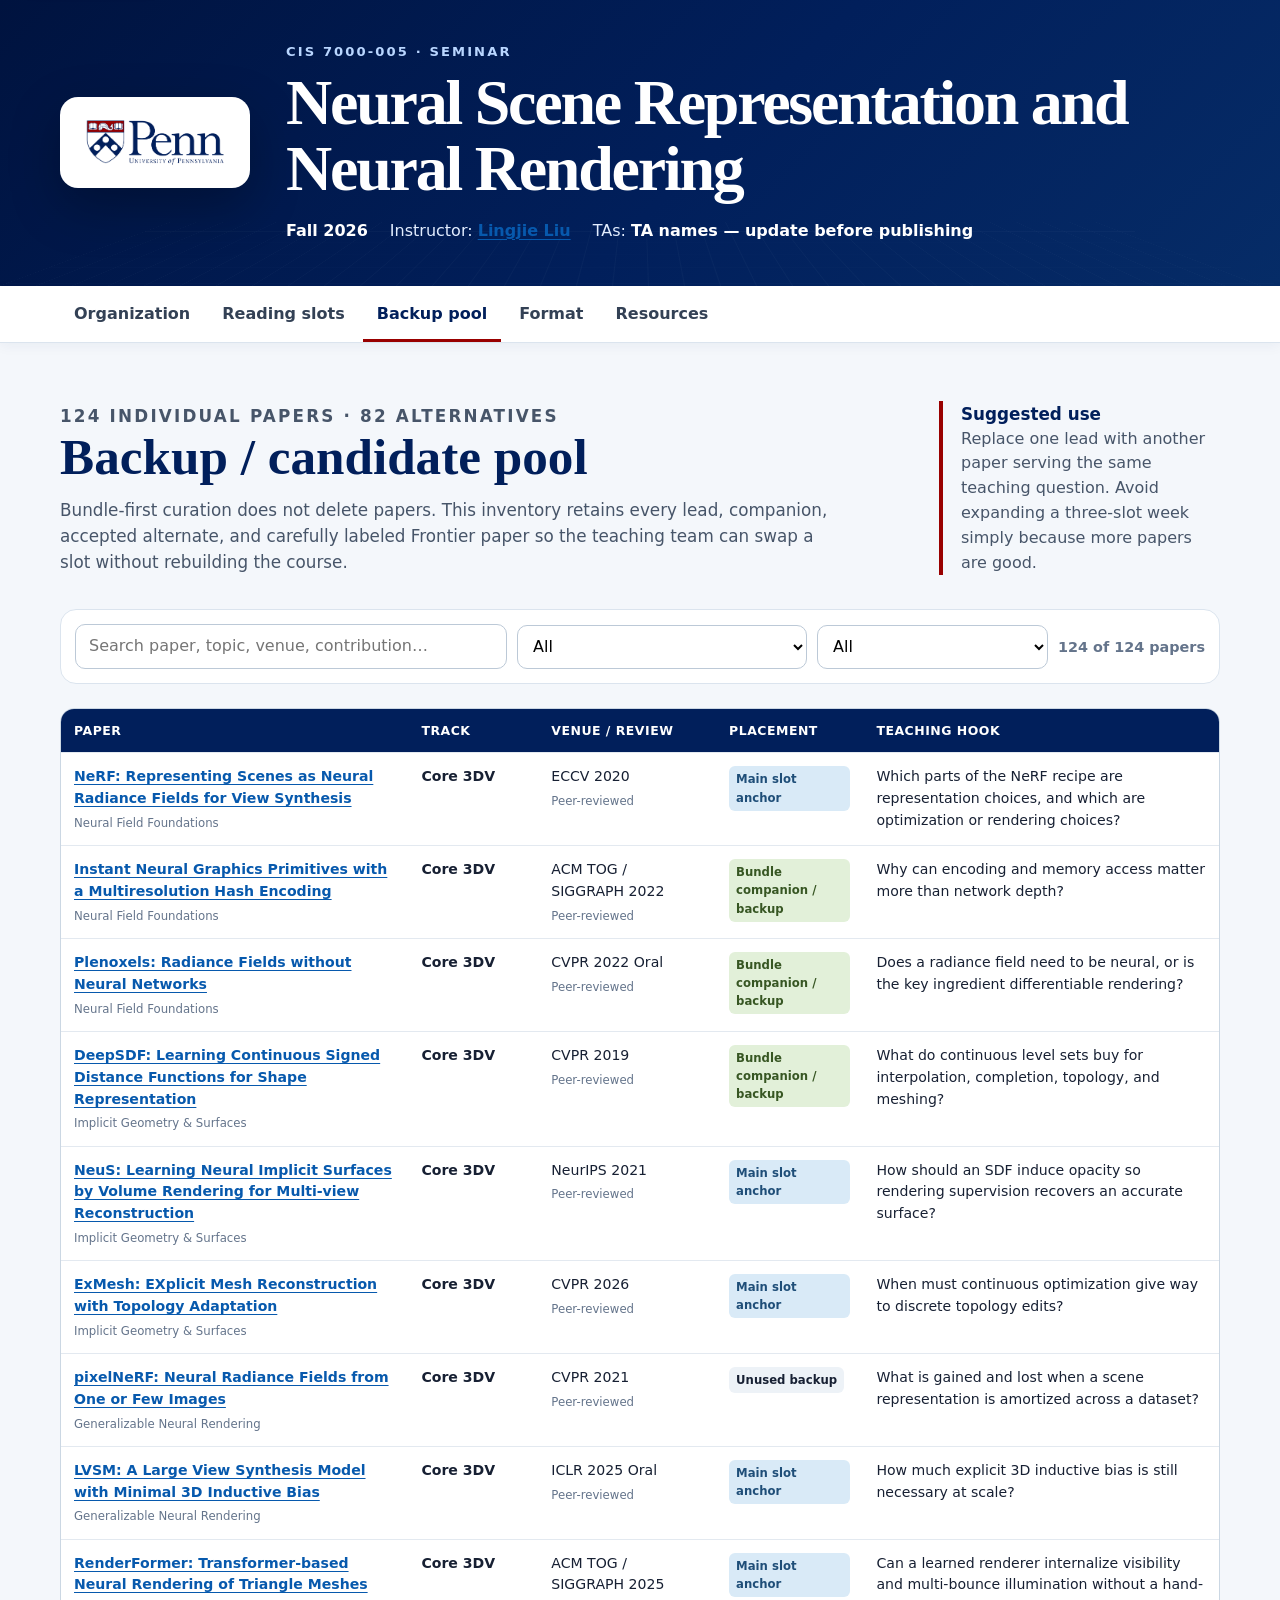
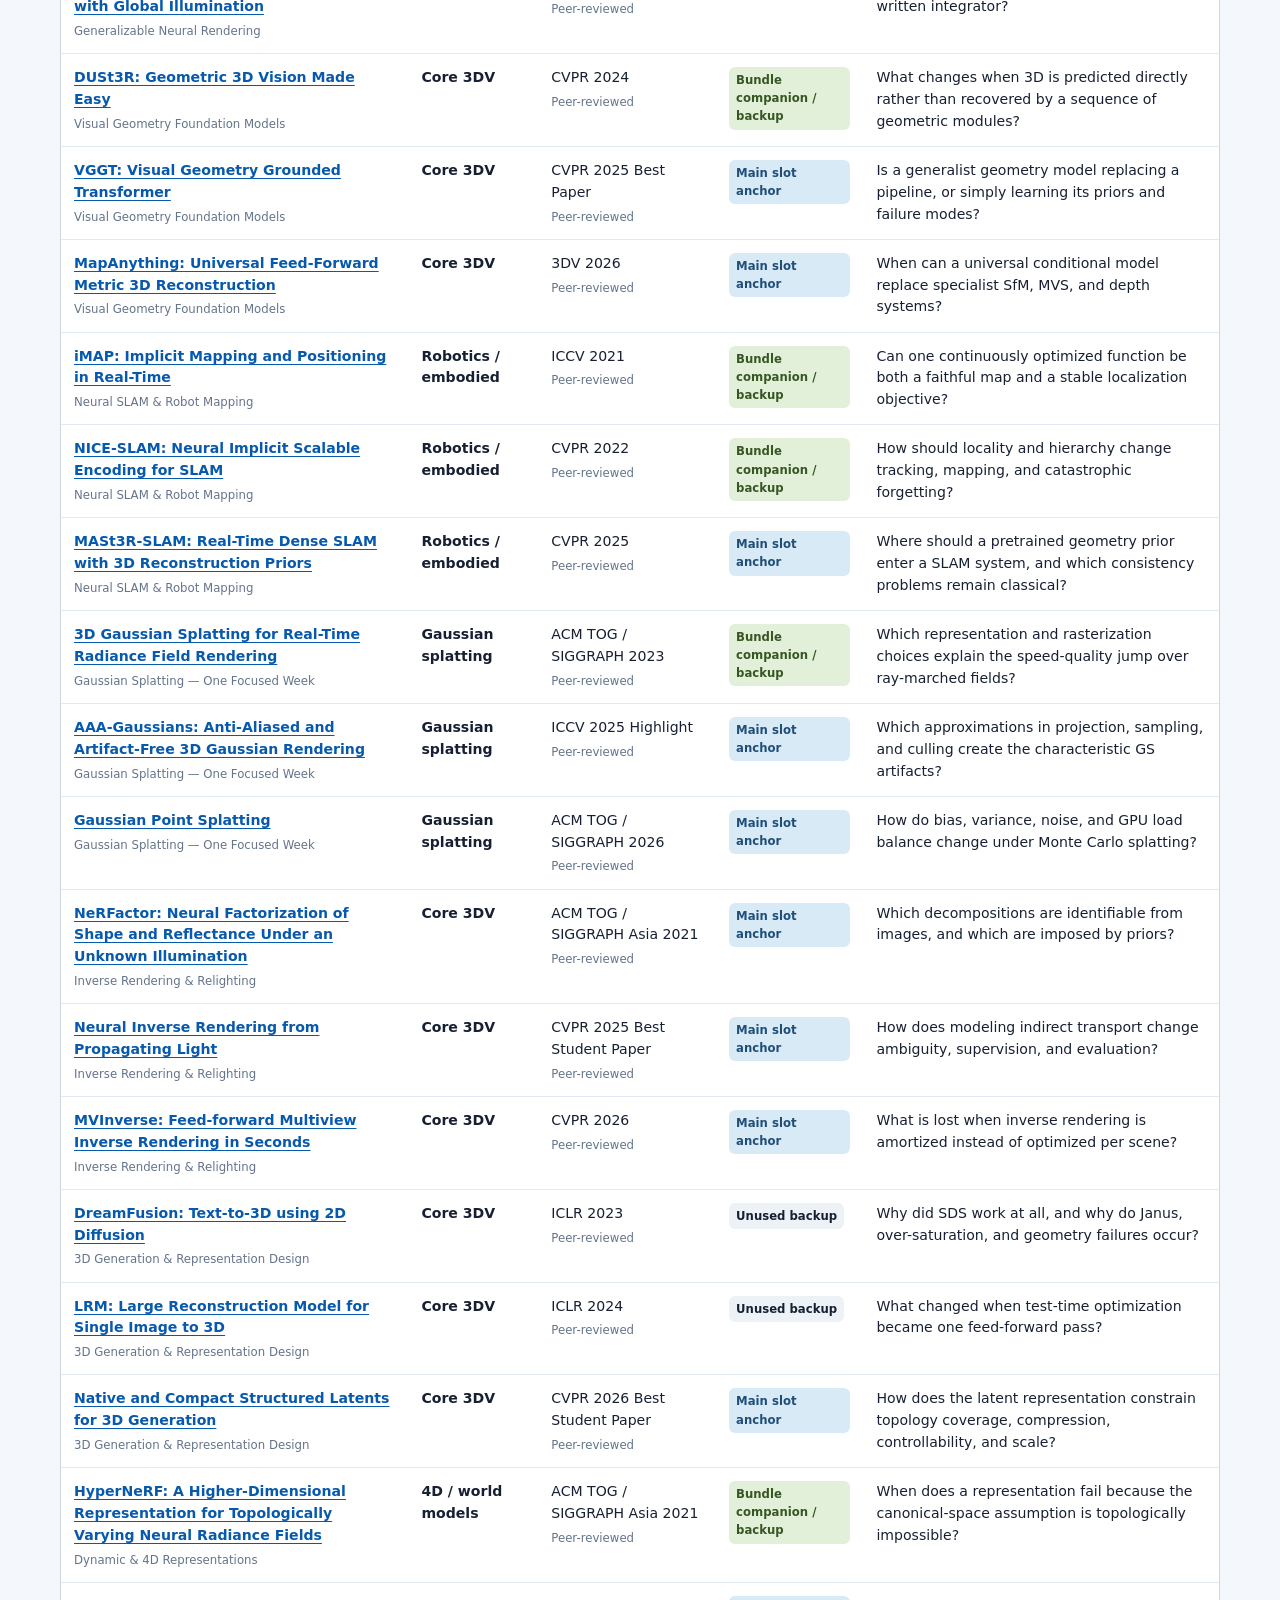
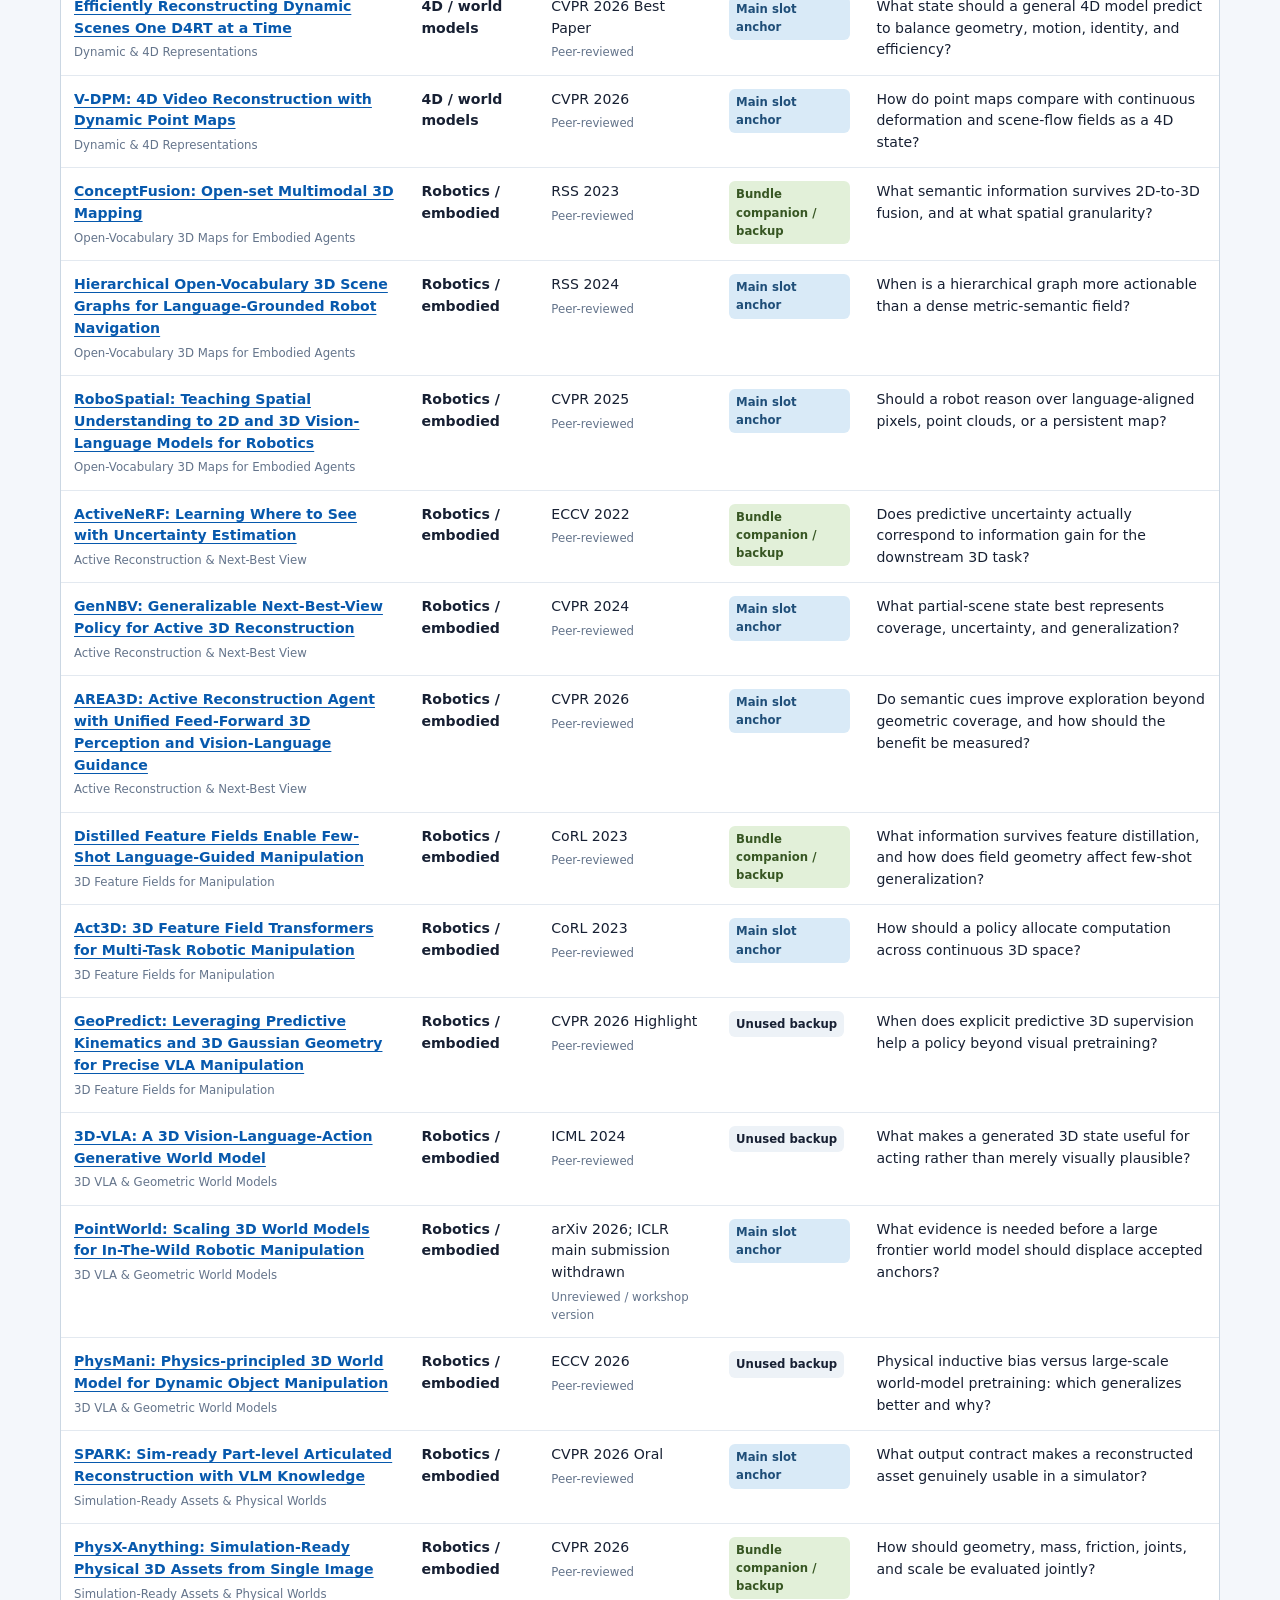
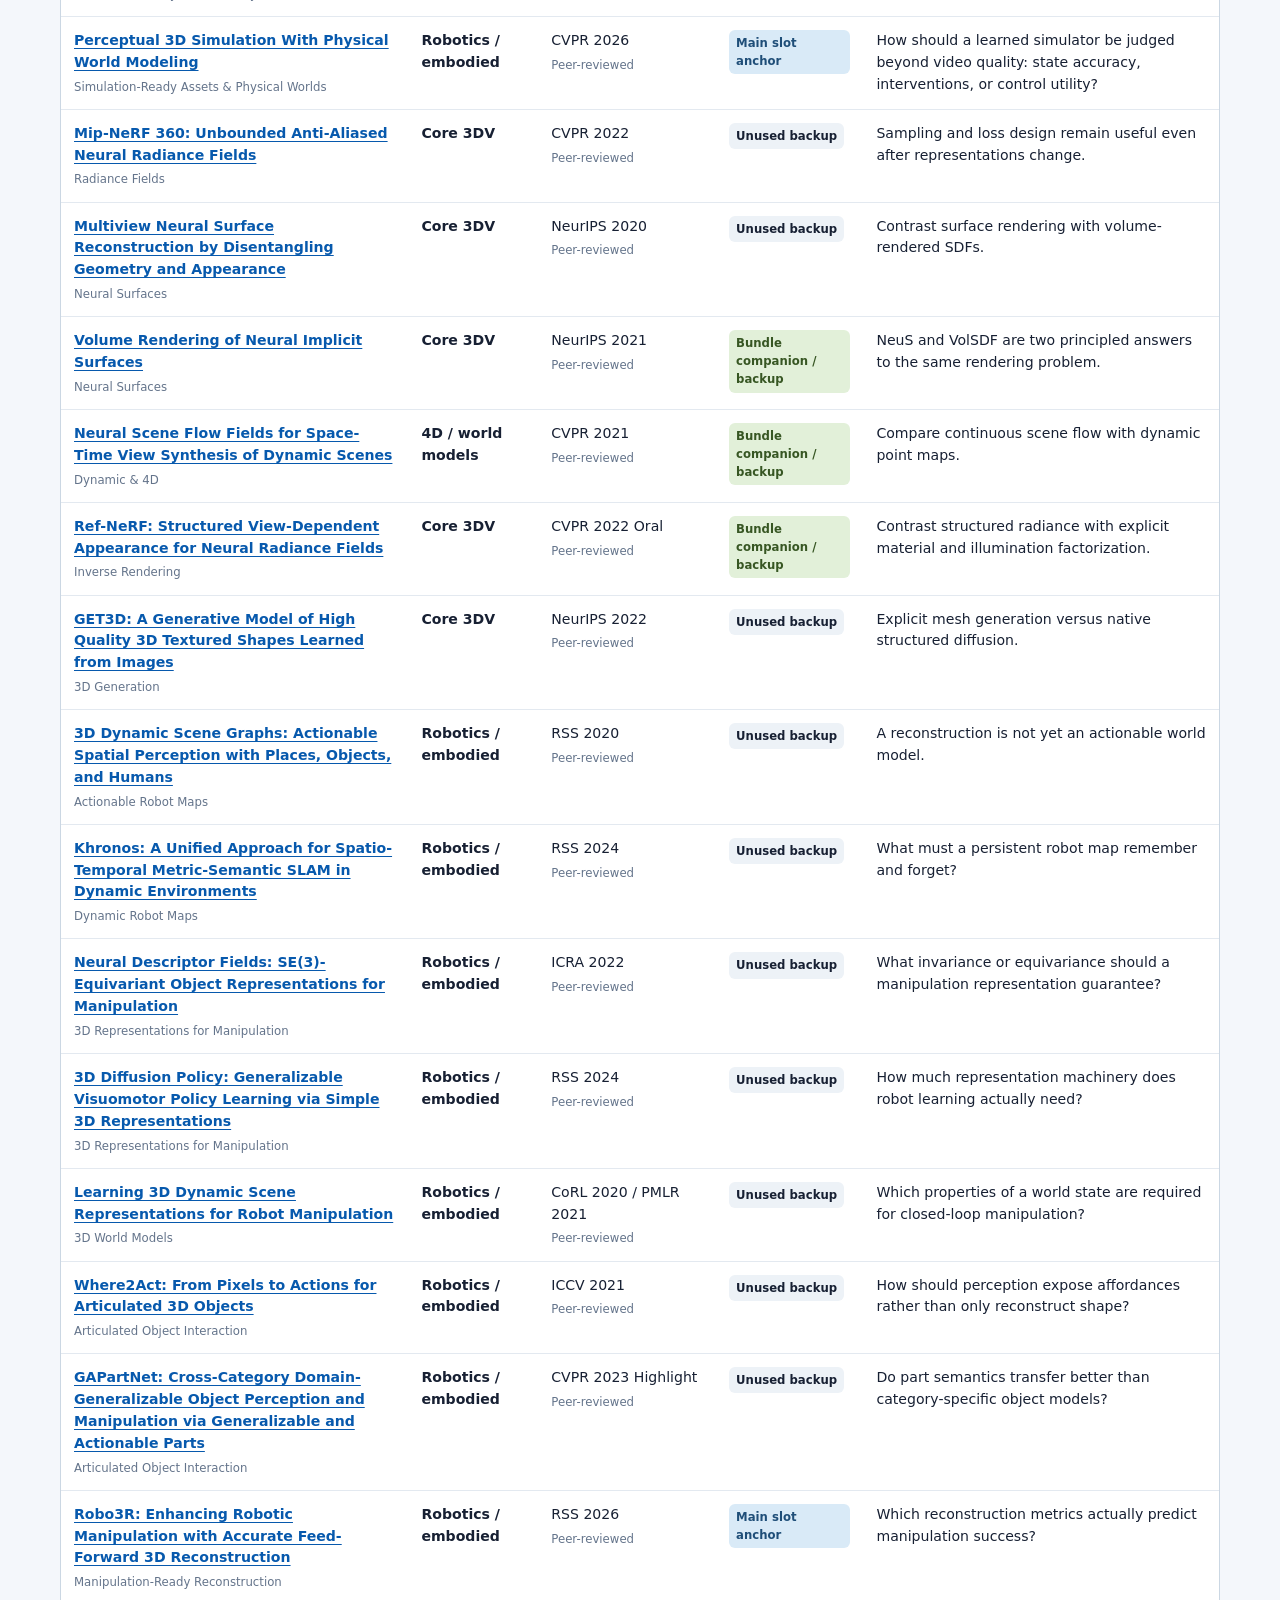
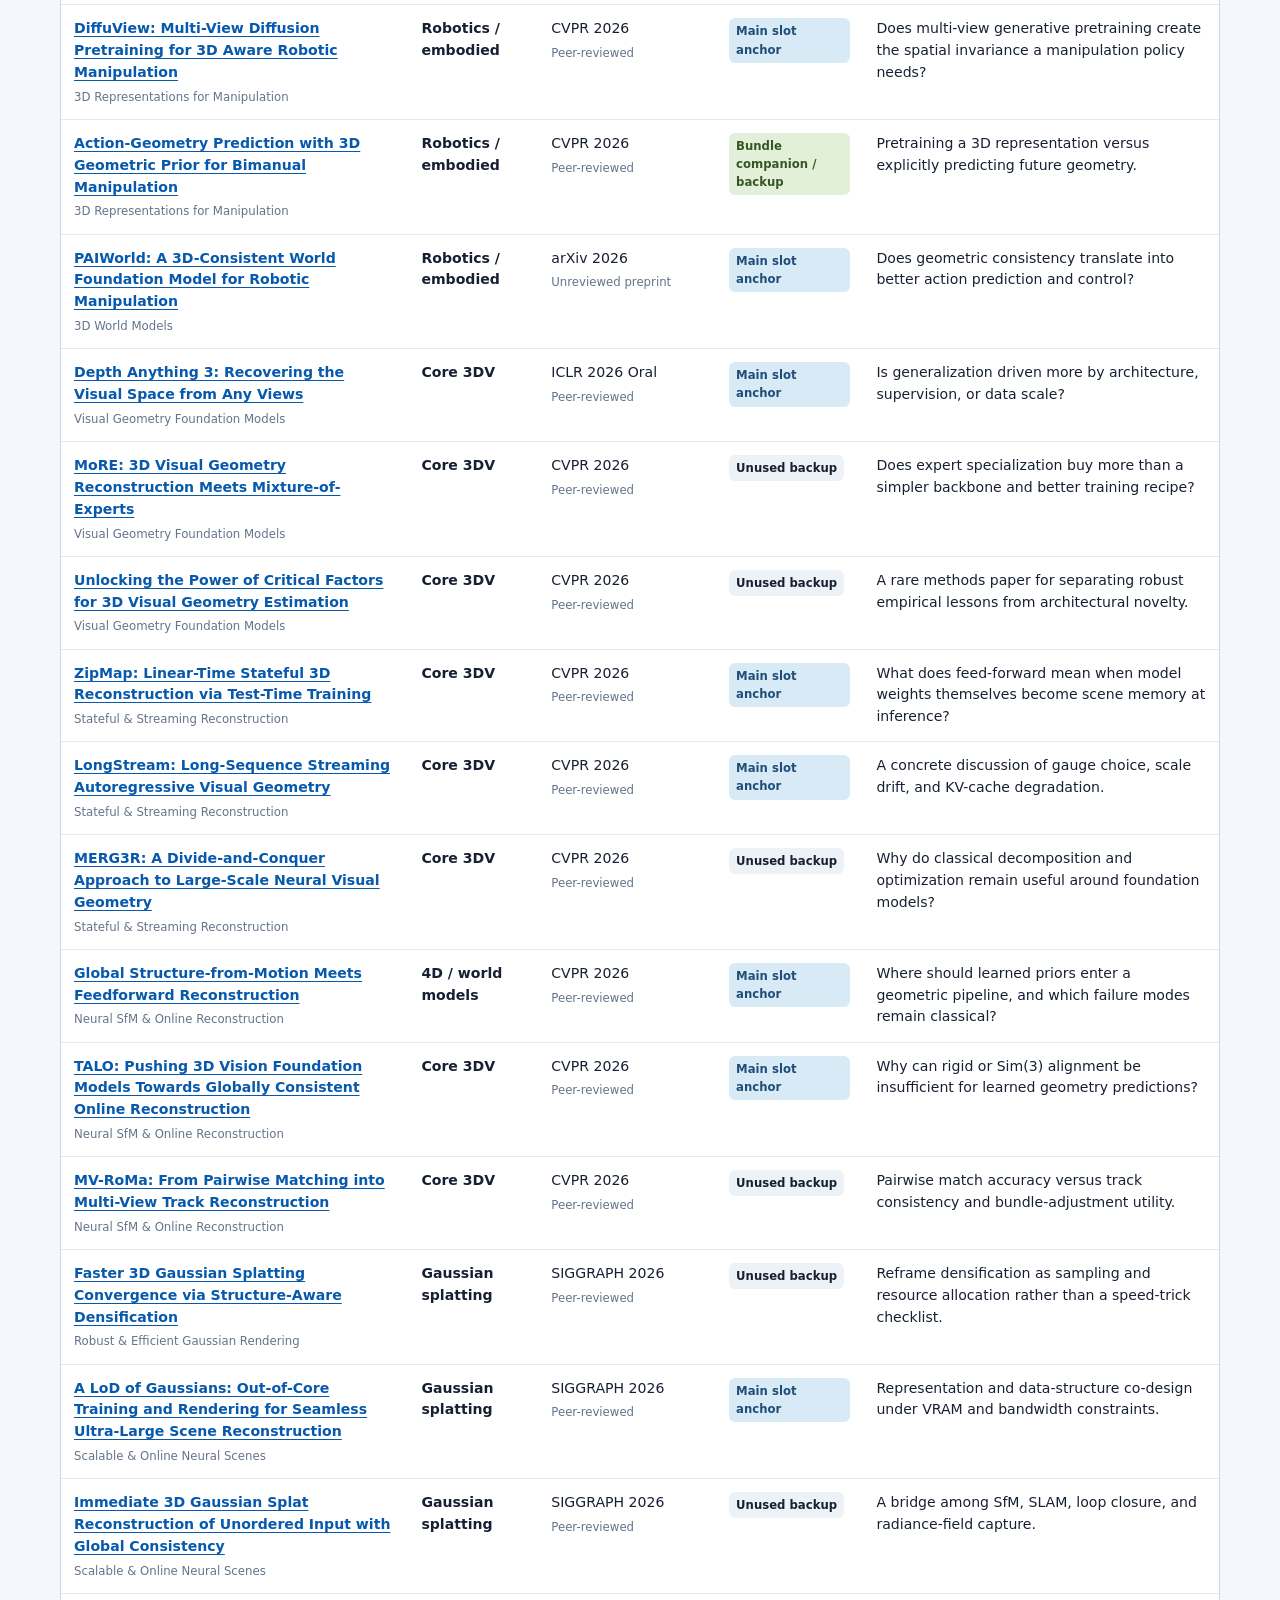
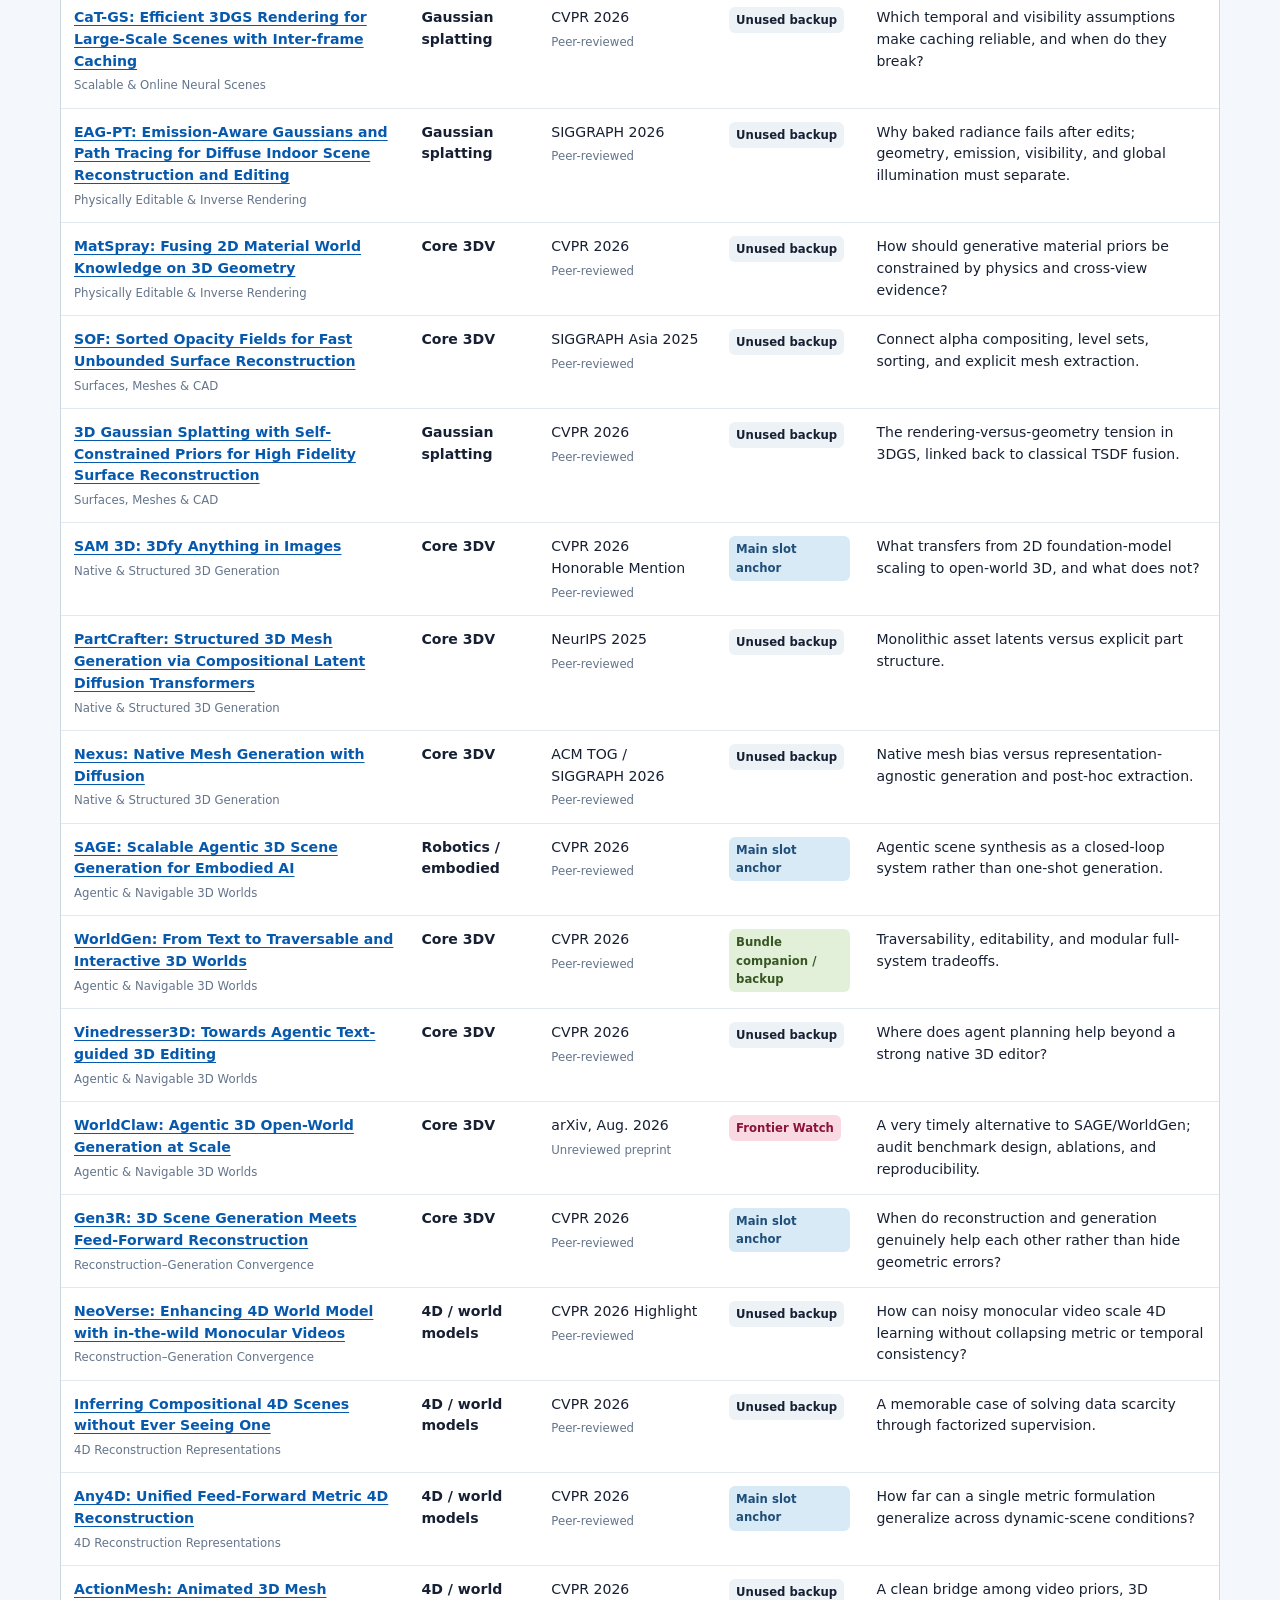
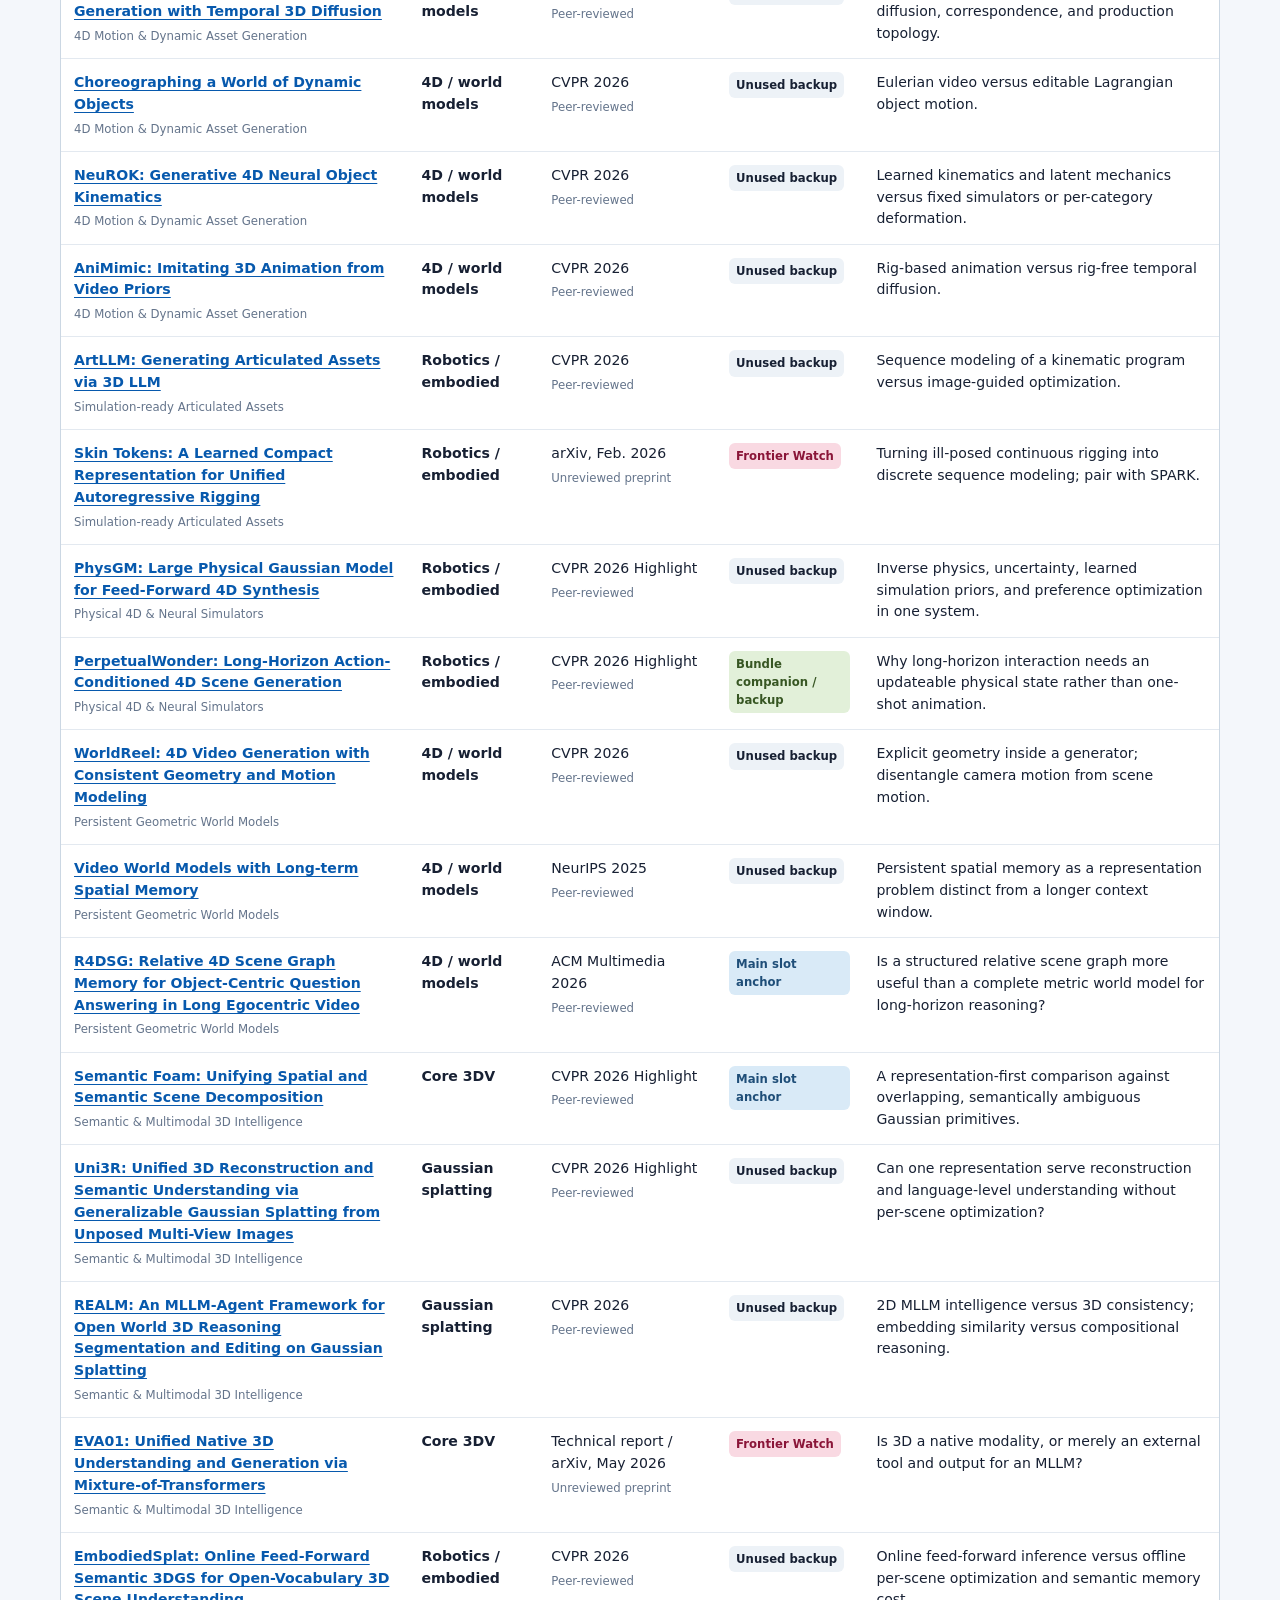
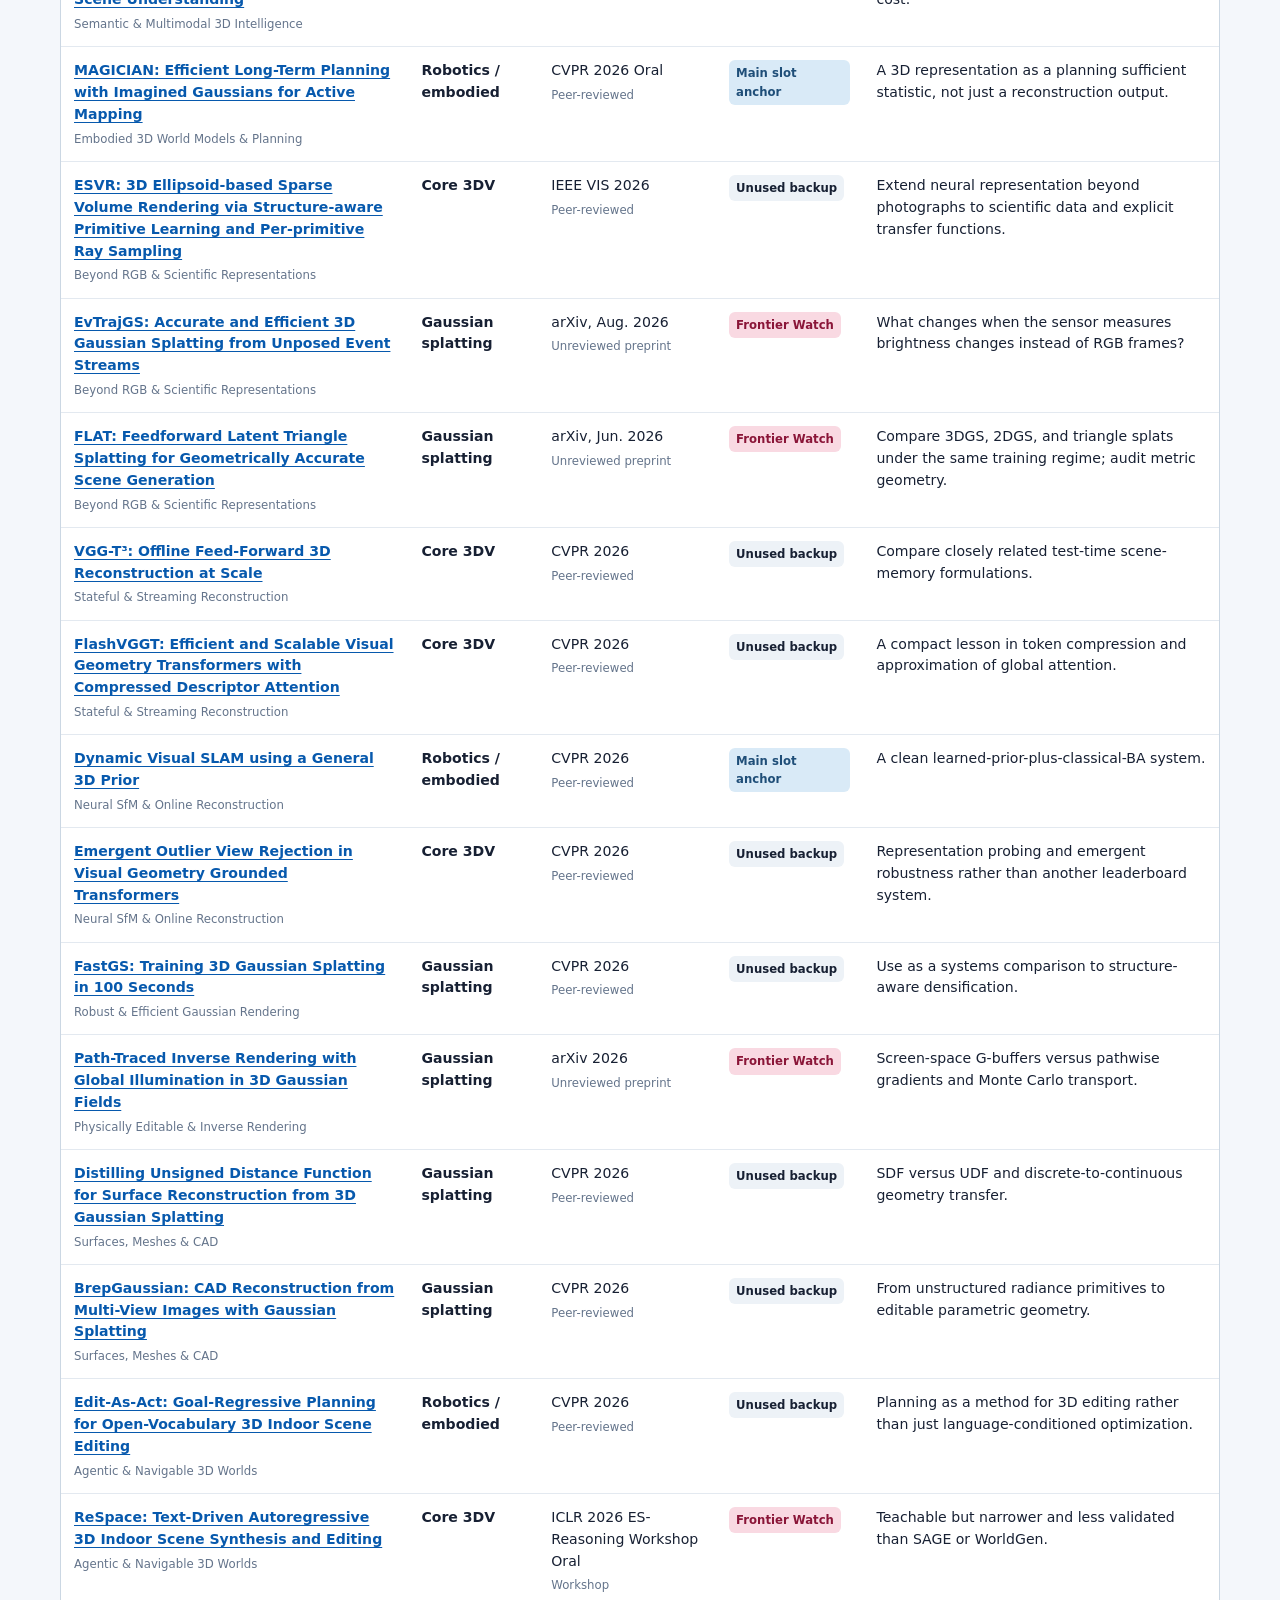
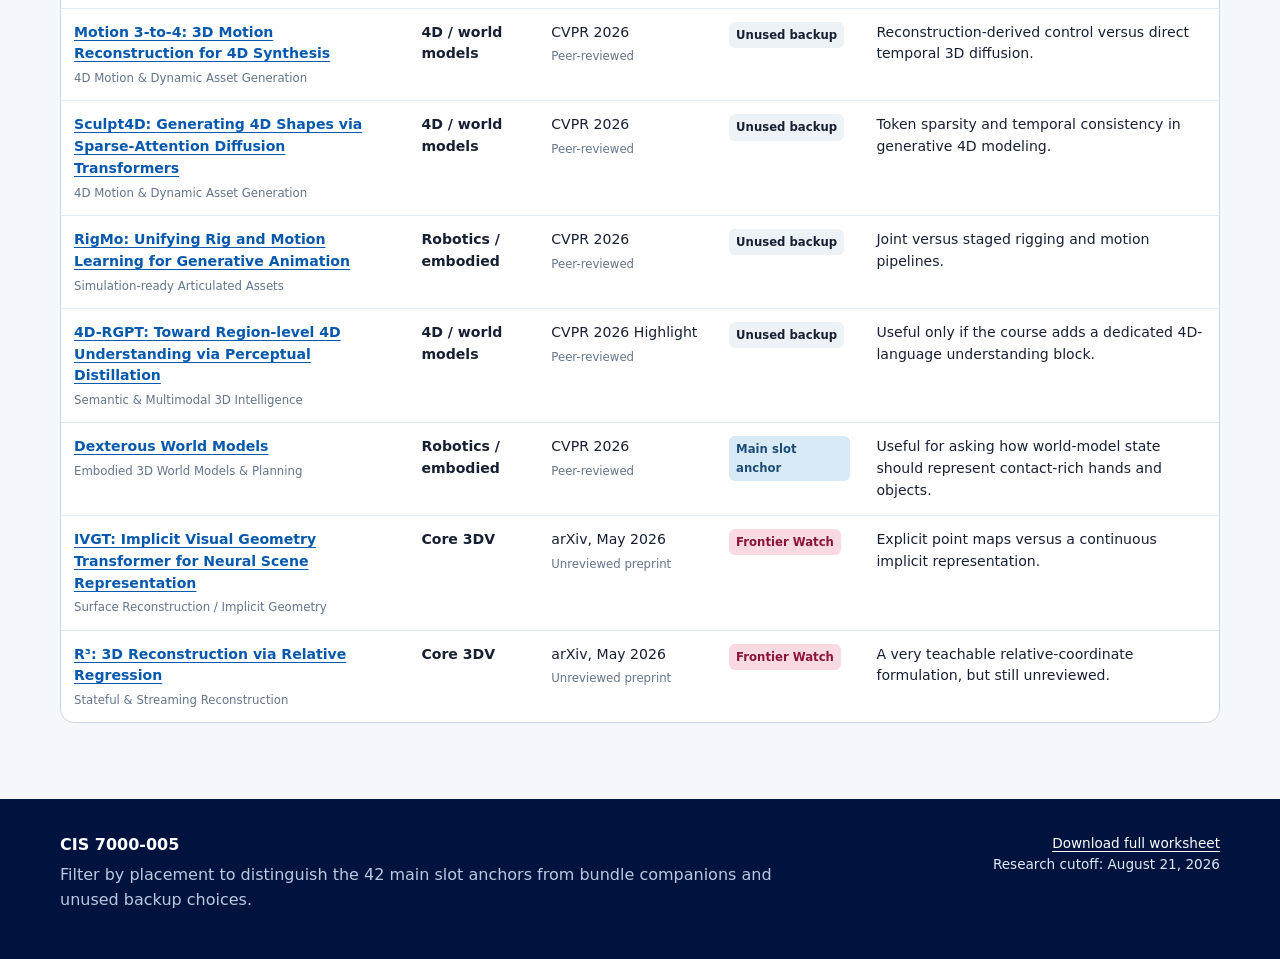
==== backup.html @ d4dcf01e "Add files via upload" ====
<!doctype html>
<html lang="en">
<head>
  <meta charset="utf-8">
  <meta name="viewport" content="width=device-width, initial-scale=1">
  <meta name="description" content="Searchable 2026 candidate and backup paper pool for CIS 7000-005.">
  <meta property="og:title" content="Backup Paper Pool — Neural Representation 2026">
  <meta property="og:description" content="124 individual papers retained for anchor swaps, bundle comparisons, and frontier monitoring.">
  <meta property="og:image" content="assets/og.png">
  <title>Backup Paper Pool — Neural Representation 2026</title>
  <link rel="icon" href="assets/favicon.svg" type="image/svg+xml">
  <link rel="stylesheet" href="data/site.css">
  <script defer src="data/site-config.js"></script>
  <script defer src="data/course-slots.js"></script>
  <script defer src="data/paper-pool.js"></script>
  <script defer src="data/site.js"></script>
</head>
<body data-page="backup">
  <a class="skip-link" href="#main">Skip to content</a>
  <header class="masthead"><div class="site-shell masthead-inner"><a class="penn-mark" href="https://www.upenn.edu/" aria-label="University of Pennsylvania"><img src="assets/penn.png" alt="University of Pennsylvania"></a><div><p class="course-kicker"><span data-course-code></span> · <span data-course-type></span></p><h1 data-course-title></h1><p class="course-meta"><span><strong data-course-term></strong></span><span>Instructor: <strong data-instructor></strong></span><span>TAs: <strong data-tas></strong></span></p></div></div></header>
  <nav class="site-nav" aria-label="Course navigation"><div class="site-shell"><a href="index.html" data-nav="home">Organization</a><a href="topics.html" data-nav="topics">Reading slots</a><a href="backup.html" data-nav="backup">Backup pool</a><a href="format.html" data-nav="format">Format</a><a href="resource.html" data-nav="resources">Resources</a></div></nav>

  <main id="main">
    <div class="site-shell">
      <section class="page-intro">
        <div><p class="eyebrow">124 individual papers · 82 alternatives</p><h2>Backup / candidate pool</h2><p>Bundle-first curation does not delete papers. This inventory retains every lead, companion, accepted alternate, and carefully labeled Frontier paper so the teaching team can swap a slot without rebuilding the course.</p></div>
        <aside class="intro-aside"><strong>Suggested use</strong>Replace one lead with another paper serving the same teaching question. Avoid expanding a three-slot week simply because more papers are good.</aside>
      </section>

      <div class="toolbar pool-controls" aria-label="Candidate paper filters">
        <input class="search" type="search" placeholder="Search paper, topic, venue, contribution…" aria-label="Search candidate papers" data-pool-search>
        <select aria-label="Filter by placement" data-placement-filter></select>
        <select aria-label="Filter by track" data-pool-track-filter></select>
        <span class="toolbar-count" data-pool-count></span>
      </div>

      <div class="table-wrap">
        <table class="paper-table">
          <thead><tr><th>Paper</th><th>Track</th><th>Venue / review</th><th>Placement</th><th>Teaching hook</th></tr></thead>
          <tbody data-paper-pool></tbody>
        </table>
      </div>
    </div>
  </main>

  <footer class="site-footer"><div class="site-shell"><div><strong data-course-code></strong><p>Filter by placement to distinguish the 42 main slot anchors from bundle companions and unused backup choices.</p></div><div class="footer-meta"><a href="files/CIS7000_2026_Paper_Signup.xlsx">Download full worksheet</a><br>Research cutoff: <span data-research-cutoff></span></div></div></footer>
</body>
</html>
---- data/site.css ----
:root {
  --penn-blue: #011f5b;
  --penn-blue-2: #0b3d78;
  --penn-red: #990000;
  --ink: #172033;
  --muted: #64748b;
  --line: #dbe4ee;
  --paper: #ffffff;
  --wash: #f4f7fb;
  --classic: #dce9f7;
  --current: #fff0c2;
  --robotics: #dff1da;
  --gs: #ffe0d6;
  --frontier: #f9d9e2;
  --embodied: #e9e0f5;
  color-scheme: light;
  font-family: Inter, ui-sans-serif, system-ui, -apple-system, BlinkMacSystemFont, "Segoe UI", sans-serif;
  font-synthesis: none;
}

* { box-sizing: border-box; }
html { scroll-behavior: smooth; }
body { margin: 0; color: var(--ink); background: var(--wash); line-height: 1.55; }
a { color: #0759ad; text-decoration-thickness: 1px; text-underline-offset: 3px; }
a:hover { color: var(--penn-red); }
img, video { display: block; max-width: 100%; }
button, input, select { font: inherit; }

.site-shell { width: min(1160px, calc(100% - 32px)); margin: 0 auto; }
.skip-link { position: fixed; left: 16px; top: -80px; z-index: 100; background: white; padding: 10px 14px; border-radius: 8px; box-shadow: 0 8px 30px #001c4c33; }
.skip-link:focus { top: 16px; }

.masthead { color: white; background: linear-gradient(135deg, #00133f 0%, var(--penn-blue) 55%, #062c67 100%); position: relative; overflow: hidden; }
.masthead::after { content: ""; position: absolute; inset: 0; pointer-events: none; opacity: .18; background-image: linear-gradient(#fff2 1px, transparent 1px), linear-gradient(90deg, #fff2 1px, transparent 1px); background-size: 36px 36px; transform: perspective(450px) rotateX(62deg) translateY(35%); transform-origin: bottom; }
.masthead-inner { position: relative; z-index: 1; display: grid; grid-template-columns: 190px 1fr; gap: 36px; align-items: center; min-height: 260px; padding-block: 42px; }
.penn-mark { background: white; border-radius: 18px; padding: 18px; box-shadow: 0 18px 50px #0004; }
.course-kicker { margin: 0 0 8px; color: #b9d6ff; font-size: .82rem; font-weight: 800; letter-spacing: .16em; text-transform: uppercase; }
.masthead h1 { margin: 0; max-width: 900px; font-family: Georgia, "Times New Roman", serif; font-size: clamp(2.1rem, 5vw, 4.4rem); line-height: 1.02; letter-spacing: -.035em; }
.course-meta { display: flex; flex-wrap: wrap; gap: 8px 22px; margin: 18px 0 0; color: #e2edff; }
.course-meta strong { color: white; }

.site-nav { background: white; border-bottom: 1px solid var(--line); box-shadow: 0 3px 12px #00265c0d; position: sticky; top: 0; z-index: 20; }
.site-nav .site-shell { display: flex; gap: 4px; overflow-x: auto; }
.site-nav a { color: #334155; font-weight: 750; text-decoration: none; padding: 16px 14px 13px; border-bottom: 3px solid transparent; white-space: nowrap; }
.site-nav a:hover, .site-nav a.is-active { color: var(--penn-blue); border-bottom-color: var(--penn-red); }

main { padding: 46px 0 76px; }
.draft-note { display: flex; align-items: flex-start; gap: 12px; margin-bottom: 26px; padding: 15px 18px; border: 1px solid #e6c96e; border-radius: 14px; color: #5e4300; background: #fff8d9; }
.draft-note strong { white-space: nowrap; }
.eyebrow { margin: 0 0 6px; color: var(--penn-red); font-size: .72rem; font-weight: 850; letter-spacing: .13em; text-transform: uppercase; }
.page-intro { display: grid; grid-template-columns: minmax(0, 1.5fr) minmax(280px, .5fr); gap: 36px; align-items: end; margin-bottom: 34px; }
.page-intro h2, .section-heading h2 { margin: 0; color: var(--penn-blue); font-family: Georgia, "Times New Roman", serif; font-size: clamp(2rem, 4vw, 3.25rem); line-height: 1.05; }
.page-intro p { margin: 14px 0 0; max-width: 780px; color: #475569; font-size: 1.05rem; }
.intro-aside { border-left: 4px solid var(--penn-red); padding-left: 18px; color: #475569; }
.intro-aside strong { display: block; color: var(--penn-blue); font-size: 1.05rem; }

.actions { display: flex; flex-wrap: wrap; gap: 10px; margin-top: 24px; }
.button { display: inline-flex; align-items: center; justify-content: center; min-height: 44px; padding: 10px 17px; border: 1px solid var(--penn-blue); border-radius: 999px; color: white; background: var(--penn-blue); font-weight: 800; text-decoration: none; }
.button:hover { color: white; background: var(--penn-red); border-color: var(--penn-red); }
.button.secondary { color: var(--penn-blue); background: white; }
.button.secondary:hover { color: white; background: var(--penn-blue); }
.button.is-unconfigured { color: #7b8492; border-color: #ccd5df; background: #edf1f5; cursor: not-allowed; }

.stat-grid { display: grid; grid-template-columns: repeat(4, 1fr); gap: 14px; margin: 30px 0 54px; }
.stat-card { min-height: 145px; padding: 20px; border: 1px solid #cdd9e7; border-radius: 18px; background: white; box-shadow: 0 10px 30px #00265c0b; }
.stat-card strong { display: block; color: var(--penn-blue); font-family: Georgia, "Times New Roman", serif; font-size: 2.65rem; line-height: 1; }
.stat-card span { display: block; margin-top: 9px; font-weight: 850; }
.stat-card small { color: var(--muted); }

.section { margin-top: 58px; }
.section-heading { display: flex; justify-content: space-between; gap: 22px; align-items: end; margin-bottom: 20px; }
.section-heading h2 { font-size: clamp(1.75rem, 3vw, 2.55rem); }
.section-heading p { max-width: 620px; margin: 0; color: var(--muted); }
.media-grid { display: grid; grid-template-columns: 1fr 1fr; gap: 18px; }
.media-card { overflow: hidden; border: 1px solid #ccd9e8; border-radius: 20px; background: white; }
.media-card video { width: 100%; aspect-ratio: 16 / 9; object-fit: cover; background: #e9edf3; }
.media-card figcaption { padding: 15px 18px 18px; }
.media-card strong { display: block; color: var(--penn-blue); }
.media-card small { color: var(--muted); }

.principle-grid { display: grid; grid-template-columns: repeat(3, 1fr); gap: 16px; }
.principle-card { padding: 23px; border-radius: 18px; border: 1px solid var(--line); background: white; }
.principle-card h3 { margin: 6px 0 8px; color: var(--penn-blue); }
.principle-card p { margin: 0; color: #526075; }
.principle-card .number { display: inline-grid; place-items: center; width: 34px; height: 34px; border-radius: 50%; color: white; background: var(--penn-red); font-weight: 900; }

.week-preview-grid { display: grid; grid-template-columns: repeat(3, 1fr); gap: 14px; }
.week-preview { display: flex; min-height: 150px; flex-direction: column; padding: 20px; border: 1px solid #ccdae8; border-radius: 16px; color: var(--ink); background: white; text-decoration: none; transition: transform .15s ease, box-shadow .15s ease; }
.week-preview:hover { color: var(--ink); transform: translateY(-2px); box-shadow: 0 12px 30px #00265c14; }
.week-preview span { color: var(--penn-red); font-size: .78rem; font-weight: 850; text-transform: uppercase; letter-spacing: .09em; }
.week-preview strong { margin: 8px 0 auto; color: var(--penn-blue); font-size: 1.05rem; }
.week-preview small { margin-top: 14px; color: var(--muted); }

.info-grid { display: grid; grid-template-columns: 1fr 1fr; gap: 18px; }
.info-card { padding: 24px; border: 1px solid var(--line); border-radius: 18px; background: white; }
.info-card h3 { margin: 0 0 12px; color: var(--penn-blue); }
.info-card dl { display: grid; grid-template-columns: 130px 1fr; margin: 0; }
.info-card dt, .info-card dd { margin: 0; padding: 10px 0; border-top: 1px solid #e6edf4; }
.info-card dt { color: var(--muted); font-weight: 700; }
.info-card dd { font-weight: 700; }

.toolbar { display: flex; flex-wrap: wrap; gap: 10px; align-items: center; margin: 24px 0; padding: 14px; border: 1px solid var(--line); border-radius: 16px; background: white; }
.search { flex: 1 1 280px; min-height: 44px; padding: 9px 13px; border: 1px solid #bcc9d7; border-radius: 10px; color: var(--ink); background: white; }
.filter-chip { min-height: 40px; padding: 7px 13px; border: 1px solid #c7d3df; border-radius: 999px; color: #344258; background: #f8fafc; cursor: pointer; font-weight: 750; }
.filter-chip:hover, .filter-chip.is-active { color: white; border-color: var(--penn-blue); background: var(--penn-blue); }
.tool-link { border: 0; color: #0759ad; background: transparent; cursor: pointer; font-weight: 750; }
.toolbar-count { margin-left: auto; color: var(--muted); font-size: .9rem; font-weight: 750; }

.week-block { scroll-margin-top: 82px; margin: 30px 0 42px; }
.week-block > header { display: grid; grid-template-columns: 95px 1fr auto; gap: 18px; align-items: end; margin-bottom: 12px; padding-bottom: 11px; border-bottom: 2px solid var(--penn-blue); }
.week-block > header span { color: var(--penn-red); font-size: .8rem; font-weight: 900; letter-spacing: .09em; text-transform: uppercase; }
.week-block > header h2 { margin: 0; color: var(--penn-blue); font-family: Georgia, "Times New Roman", serif; font-size: 1.55rem; }
.week-block > header small { color: var(--muted); }
.week-slots { display: grid; gap: 10px; }
.slot-card { overflow: hidden; border: 1px solid #c9d5e2; border-left: 6px solid var(--penn-blue-2); border-radius: 14px; background: white; }
.slot-card.robotics { border-left-color: #4d8c45; }
.slot-card.gs { border-left-color: #c04b24; }
.slot-card.classic { border-left-color: #4e7fac; }
.slot-card.frontier { border-left-color: #b1325a; }
.slot-card.embodied { border-left-color: #7657a4; }
.slot-card summary { display: grid; grid-template-columns: 76px minmax(0, 1fr) auto 28px; gap: 14px; align-items: center; padding: 17px 18px; cursor: pointer; list-style: none; }
.slot-card summary::-webkit-details-marker { display: none; }
.slot-card summary::after { content: "+"; display: grid; place-items: center; width: 28px; height: 28px; margin-left: 4px; border-radius: 50%; color: var(--penn-blue); background: #e8eef6; font-weight: 900; }
.slot-card[open] summary::after { content: "−"; }
.slot-number { color: var(--penn-red); font-size: .84rem; font-weight: 900; letter-spacing: .05em; }
.slot-title span { display: block; color: var(--muted); font-size: .85rem; }
.slot-title strong { display: block; margin-top: 2px; color: var(--penn-blue); }
.slot-labels { display: flex; flex-wrap: wrap; justify-content: flex-end; gap: 6px; }
.badge { padding: 4px 9px; border-radius: 999px; color: #30445d; background: #e6eef7; font-size: .72rem; font-weight: 800; }
.badge.subtle { color: #65541c; background: #fff1c7; }
.slot-details { display: grid; grid-template-columns: minmax(0, 1.45fr) minmax(260px, .55fr); gap: 28px; padding: 8px 20px 22px 108px; border-top: 1px solid #e1e8f0; }
.paper-list { list-style: none; margin: 0; padding: 0; }
.paper-row { display: grid; grid-template-columns: 52px 1fr; gap: 10px; padding: 9px 0; border-bottom: 1px solid #edf1f5; }
.paper-row a { font-weight: 750; }
.paper-row small { display: block; margin-top: 2px; color: var(--muted); }
.paper-role { align-self: start; padding: 3px 7px; border-radius: 6px; color: white; background: var(--penn-blue); font-size: .7rem; font-weight: 850; text-align: center; }
.paper-role.skim { color: #5b4812; background: #f7df96; }
.slot-details aside { padding: 14px 16px; border-radius: 12px; background: #f5f8fb; }
.slot-details aside p { margin: 0 0 12px; }
.slot-details .load { color: #41526a; font-size: .9rem; }
.slot-details .era { display: inline-block; margin: 0; padding: 4px 8px; border-radius: 6px; color: #4b5563; background: white; font-size: .76rem; font-weight: 800; }

.pool-controls select { min-height: 44px; padding: 8px 34px 8px 11px; border: 1px solid #bcc9d7; border-radius: 10px; background: white; }
.table-wrap { overflow-x: auto; border: 1px solid #cbd7e3; border-radius: 14px; background: white; }
.paper-table { width: 100%; min-width: 1060px; border-collapse: collapse; }
.paper-table th { padding: 12px 13px; color: white; background: var(--penn-blue); font-size: .78rem; letter-spacing: .04em; text-align: left; text-transform: uppercase; }
.paper-table td { padding: 13px; border-top: 1px solid #e3e9f0; vertical-align: top; font-size: .88rem; }
.paper-table tbody tr:hover { background: #f6f9fc; }
.paper-table td:first-child { width: 30%; }
.paper-table td:first-child a { font-weight: 800; }
.paper-table td small { display: block; margin-top: 4px; color: var(--muted); }
.pool-track { font-weight: 700; }
.placement { display: inline-block; padding: 4px 7px; border-radius: 6px; background: #edf2f7; font-size: .73rem; font-weight: 800; }
.placement.main-slot-anchor { color: #1f4e78; background: #d9eaf7; }
.placement.bundle-companion---backup { color: #375623; background: #e2f0d9; }
.placement.frontier-watch { color: #8a1538; background: #f9d9e2; }

.prose { max-width: 880px; }
.prose h2 { margin-top: 46px; padding-bottom: 8px; border-bottom: 2px solid var(--penn-blue); color: var(--penn-blue); font-family: Georgia, "Times New Roman", serif; }
.prose h3 { margin-top: 28px; color: var(--penn-blue-2); }
.prose p, .prose li { color: #3f4c5f; }
.prose li + li { margin-top: 7px; }
.callout { margin: 24px 0; padding: 20px 22px; border-left: 5px solid var(--penn-red); background: white; box-shadow: 0 8px 24px #00265c0b; }
.callout h3 { margin-top: 0; }
.resource-grid { display: grid; grid-template-columns: repeat(2, 1fr); gap: 15px; }
.resource-card { display: block; padding: 22px; border: 1px solid var(--line); border-radius: 16px; color: var(--ink); background: white; text-decoration: none; }
.resource-card:hover { color: var(--ink); border-color: #9fb4ca; box-shadow: 0 9px 24px #00265c10; }
.resource-card.is-unconfigured { color: #7b8492; border-color: #d5dce4; background: #edf1f5; cursor: not-allowed; box-shadow: none; }
.resource-card.is-unconfigured strong { color: #64748b; }
.resource-card strong { display: block; color: var(--penn-blue); }
.resource-card span { display: block; margin-top: 5px; color: var(--muted); }
.empty-state { display: flex; min-height: 170px; flex-direction: column; align-items: center; justify-content: center; color: var(--muted); text-align: center; }
.empty-state strong { color: var(--penn-blue); font-size: 1.15rem; }

.site-footer { padding: 34px 0 46px; color: #b9c8df; background: #00133f; }
.site-footer .site-shell { display: flex; justify-content: space-between; gap: 26px; align-items: flex-start; }
.site-footer strong { color: white; }
.site-footer p { max-width: 720px; margin: 5px 0 0; }
.site-footer a { color: white; }
.footer-meta { color: #e0e8f5; font-size: .85rem; text-align: right; }

@media (max-width: 900px) {
  .masthead-inner { grid-template-columns: 130px 1fr; min-height: 220px; }
  .stat-grid, .principle-grid, .week-preview-grid { grid-template-columns: repeat(2, 1fr); }
  .page-intro, .info-grid { grid-template-columns: 1fr; }
  .slot-card summary { grid-template-columns: 72px minmax(0, 1fr) 28px; }
  .slot-labels { display: none; }
  .slot-details { padding-left: 24px; }
}

@media (max-width: 640px) {
  .site-shell { width: min(100% - 22px, 1160px); }
  .masthead-inner { grid-template-columns: 1fr; gap: 20px; padding-block: 28px 34px; }
  .penn-mark { width: 160px; }
  .course-meta { display: grid; gap: 5px; }
  .stat-grid, .principle-grid, .week-preview-grid, .media-grid, .resource-grid { grid-template-columns: 1fr; }
  .section-heading { display: block; }
  .section-heading p { margin-top: 8px; }
  .week-block > header { grid-template-columns: 70px 1fr; }
  .week-block > header small { display: none; }
  .slot-card summary { grid-template-columns: 1fr auto; padding: 15px; }
  .slot-number { grid-column: 1; }
  .slot-title { grid-column: 1; }
  .slot-card summary::after { grid-column: 2; grid-row: 1 / span 2; }
  .slot-details { grid-template-columns: 1fr; gap: 15px; padding: 15px; }
  .info-card dl { grid-template-columns: 1fr; }
  .info-card dt { padding-bottom: 0; }
  .info-card dd { padding-top: 3px; border-top: 0; }
  .site-footer .site-shell { display: block; }
  .footer-meta { margin-top: 20px; text-align: left; }
}

@media print {
  .site-nav, .toolbar, .actions, .draft-note { display: none !important; }
  body { background: white; }
  .masthead { color: black; background: white; border-bottom: 3px solid var(--penn-blue); }
  .masthead::after, .penn-mark { display: none; }
  .masthead-inner { display: block; min-height: auto; padding: 18px 0; }
  .masthead h1, .course-meta strong { color: var(--penn-blue); }
  .course-kicker, .course-meta { color: #444; }
  main { padding-top: 20px; }
  .slot-card { break-inside: avoid; }
  .slot-card .slot-details { display: grid; }
  .slot-card summary::after { display: none; }
}
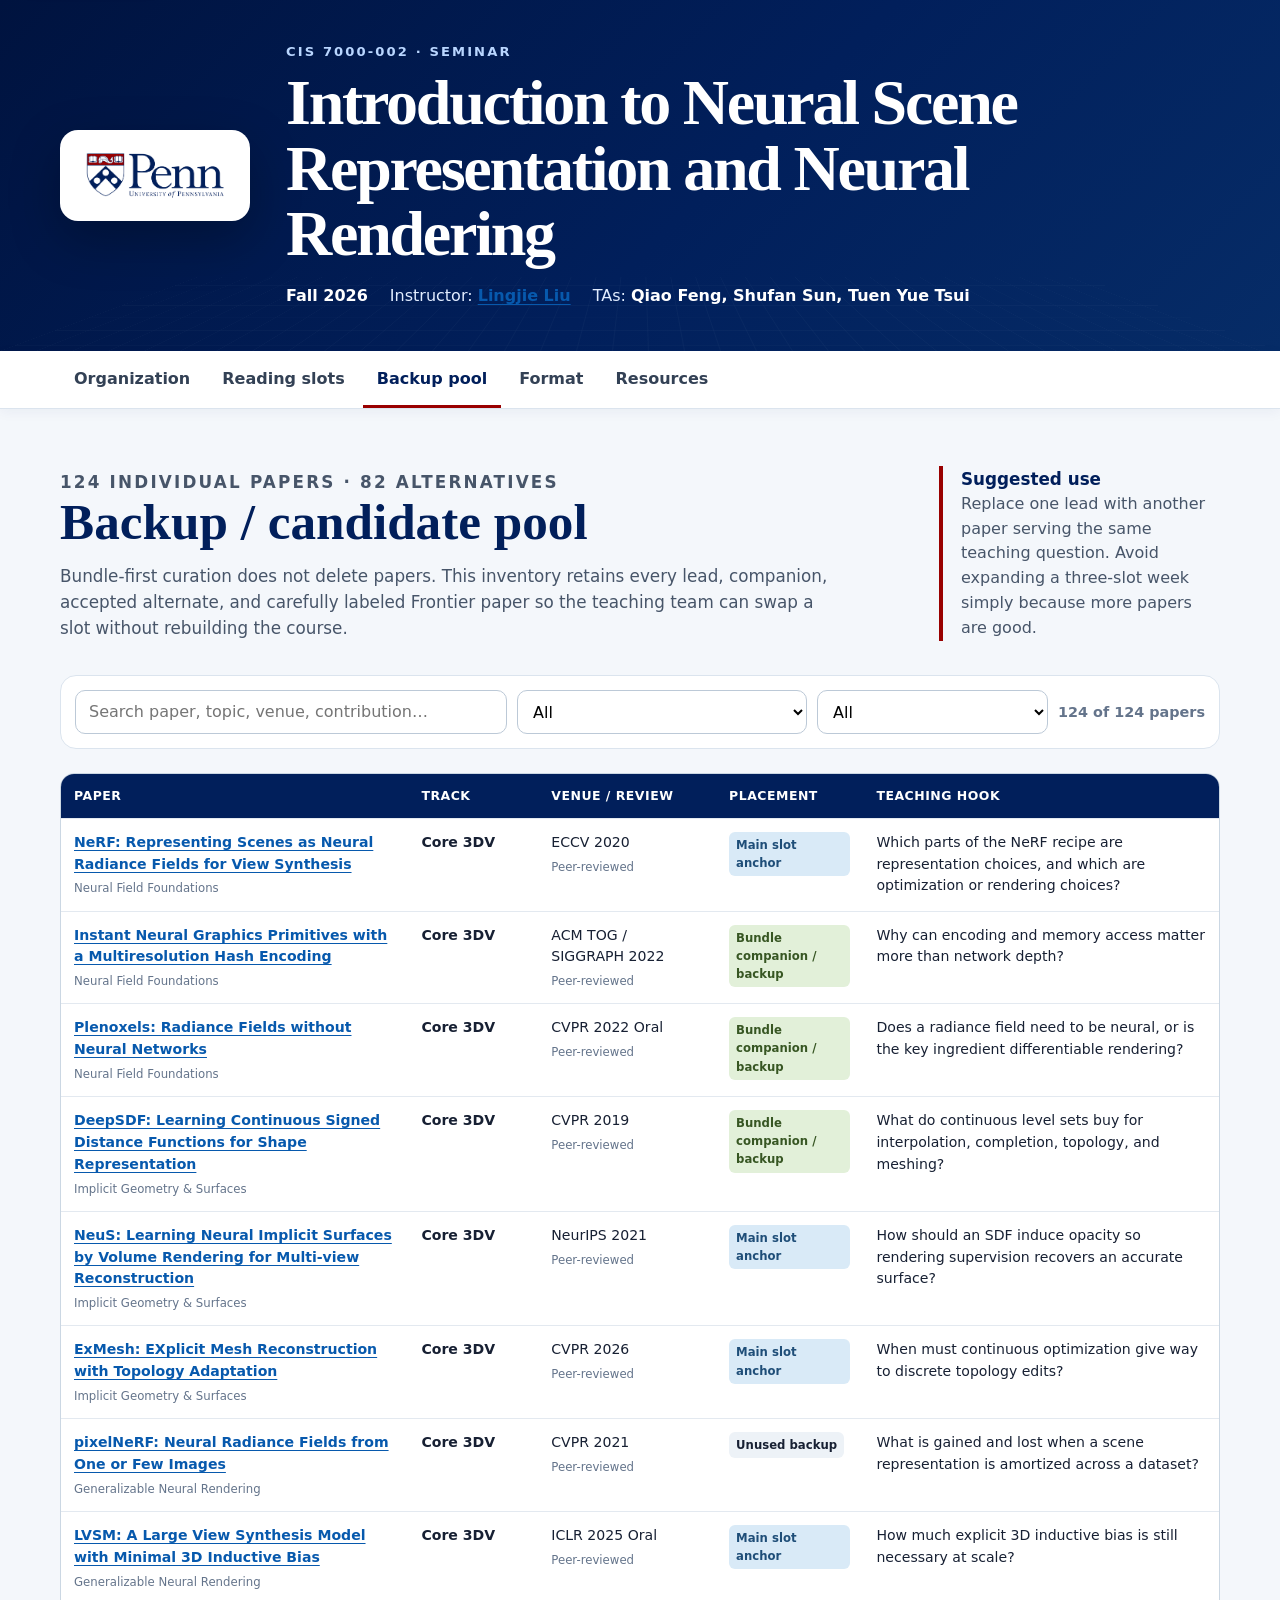
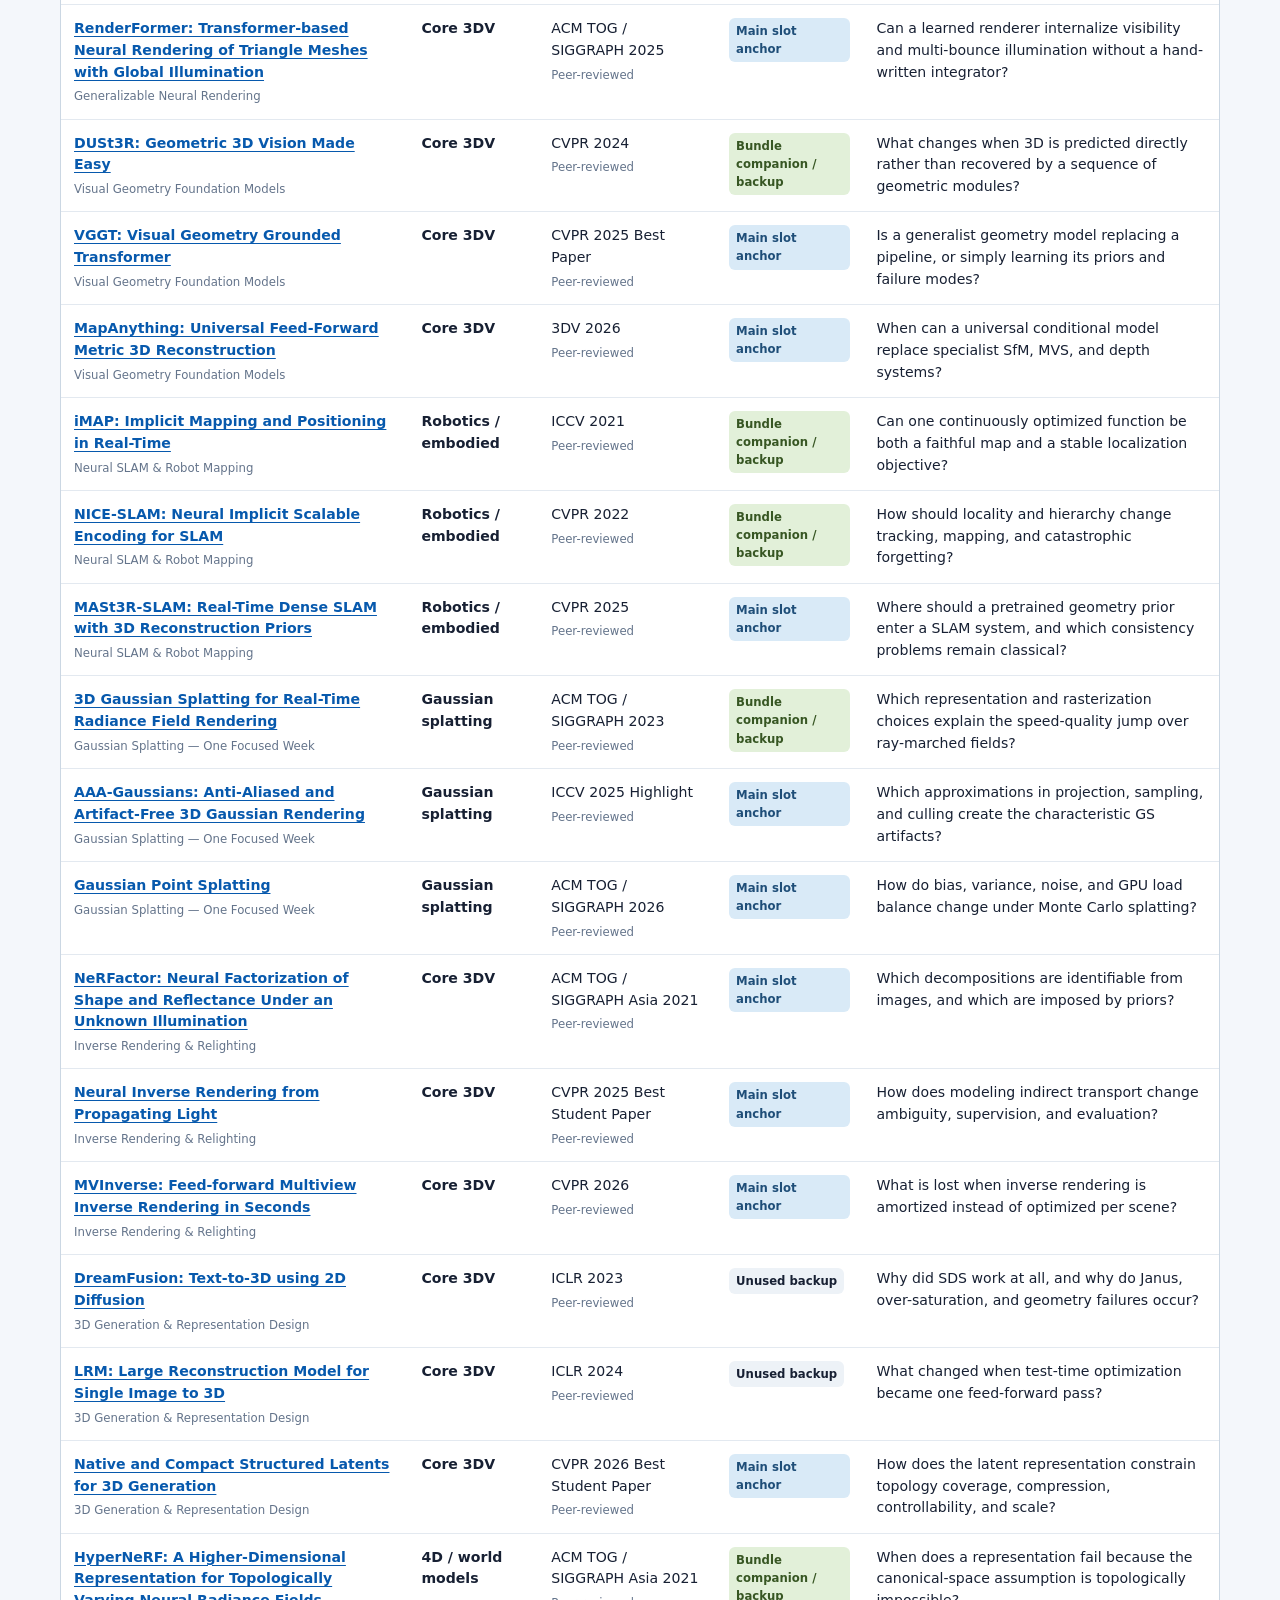
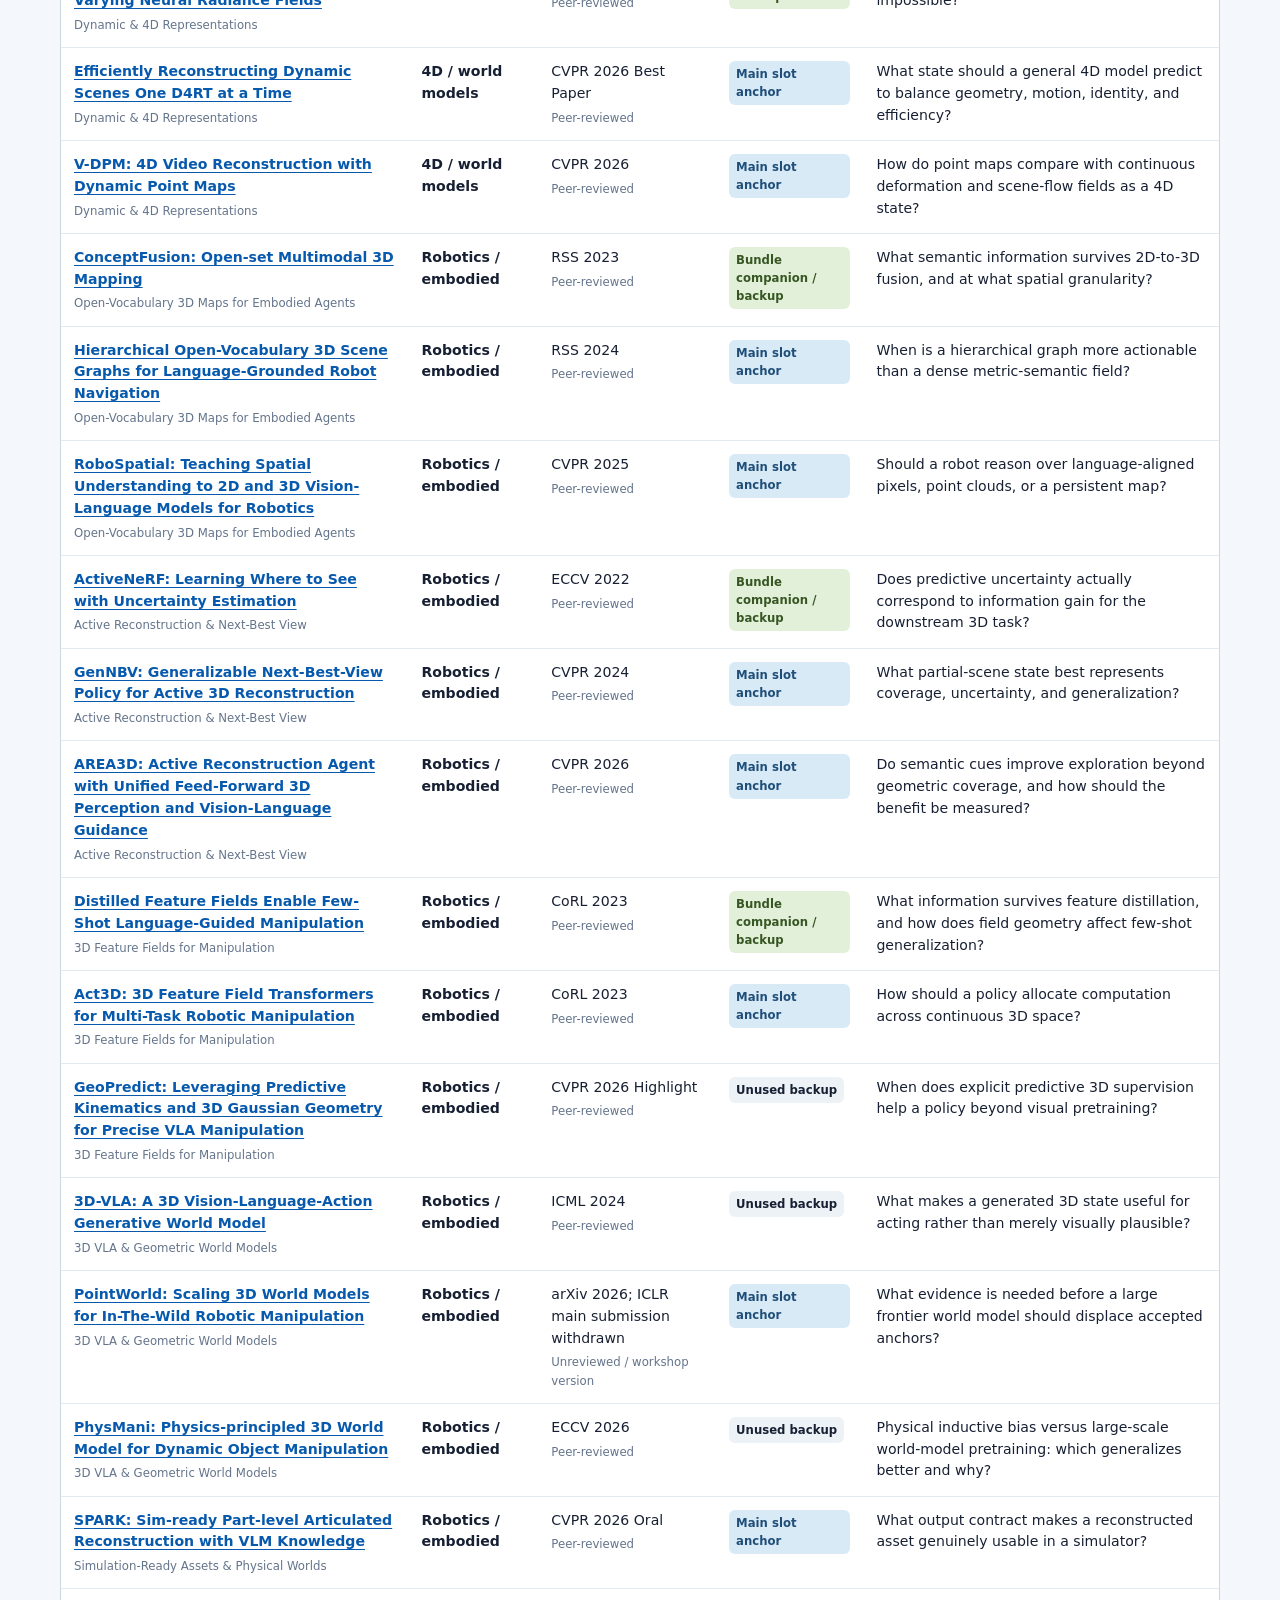
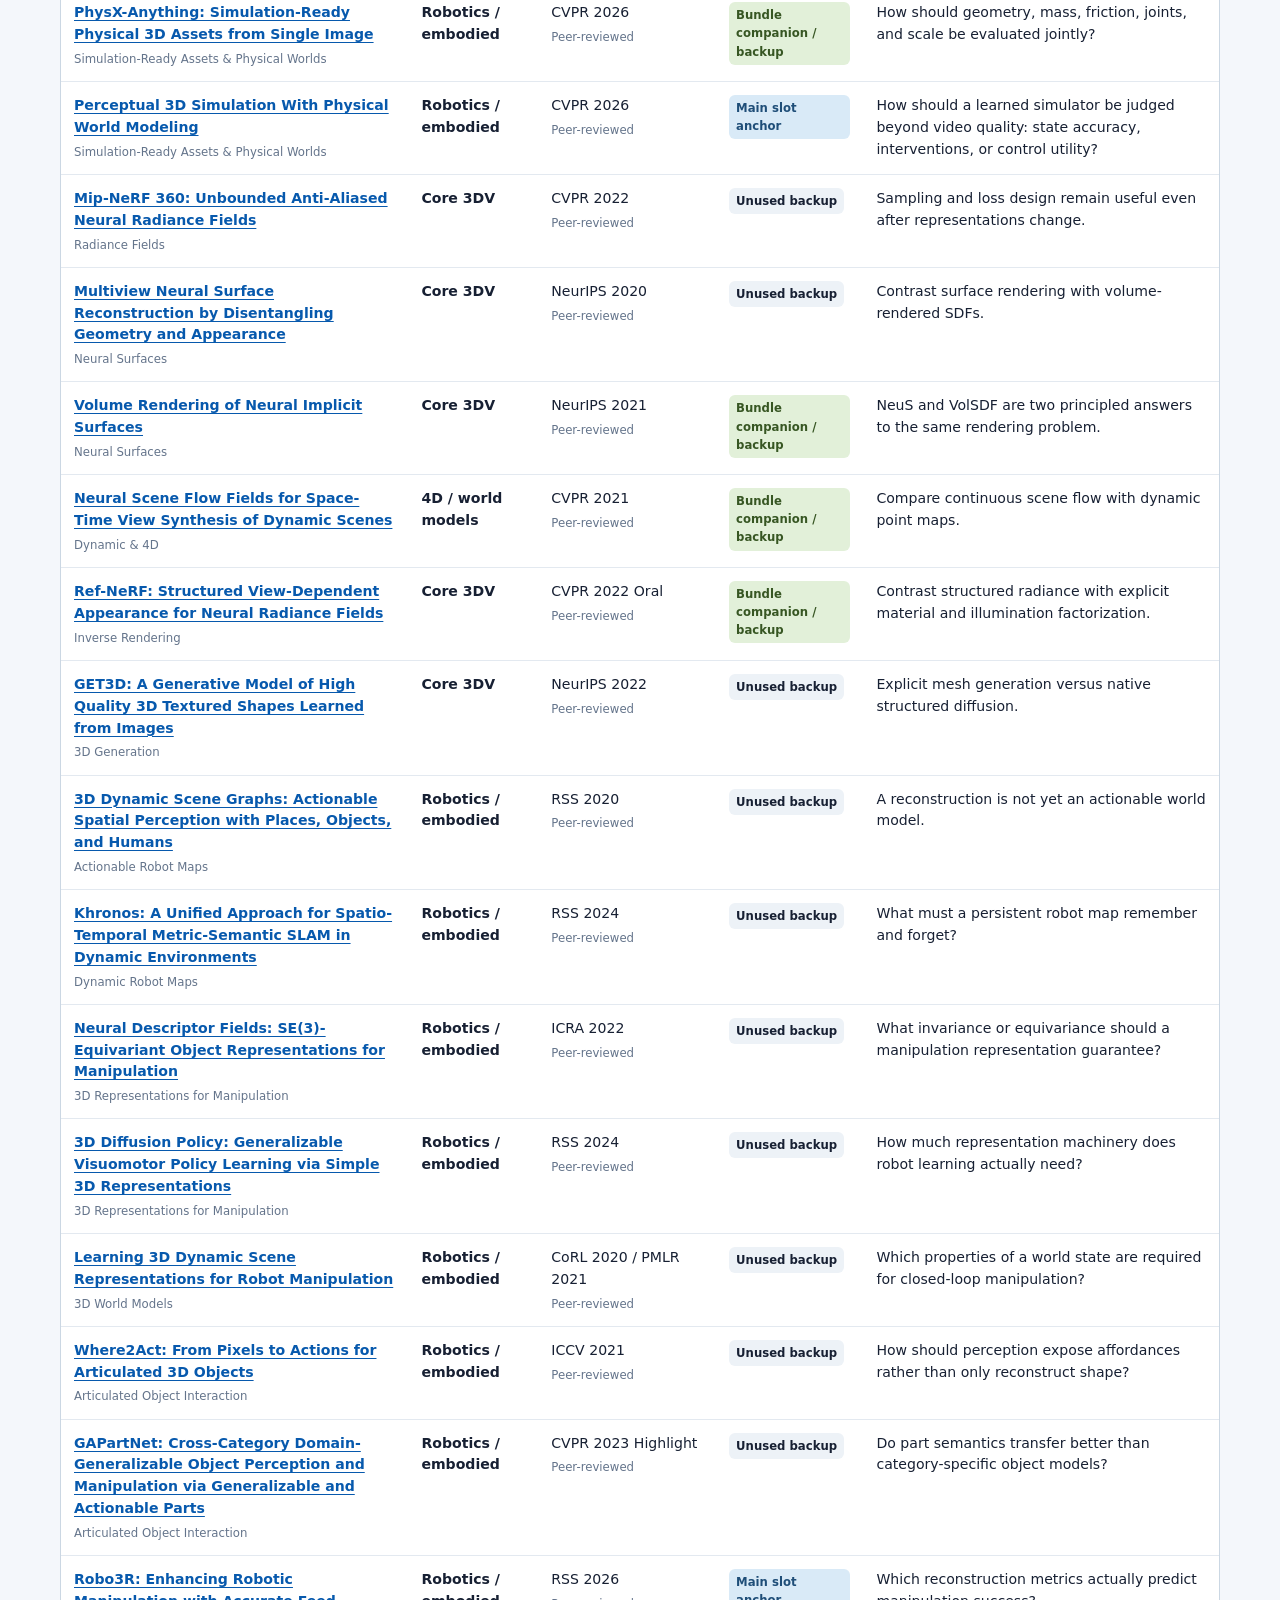
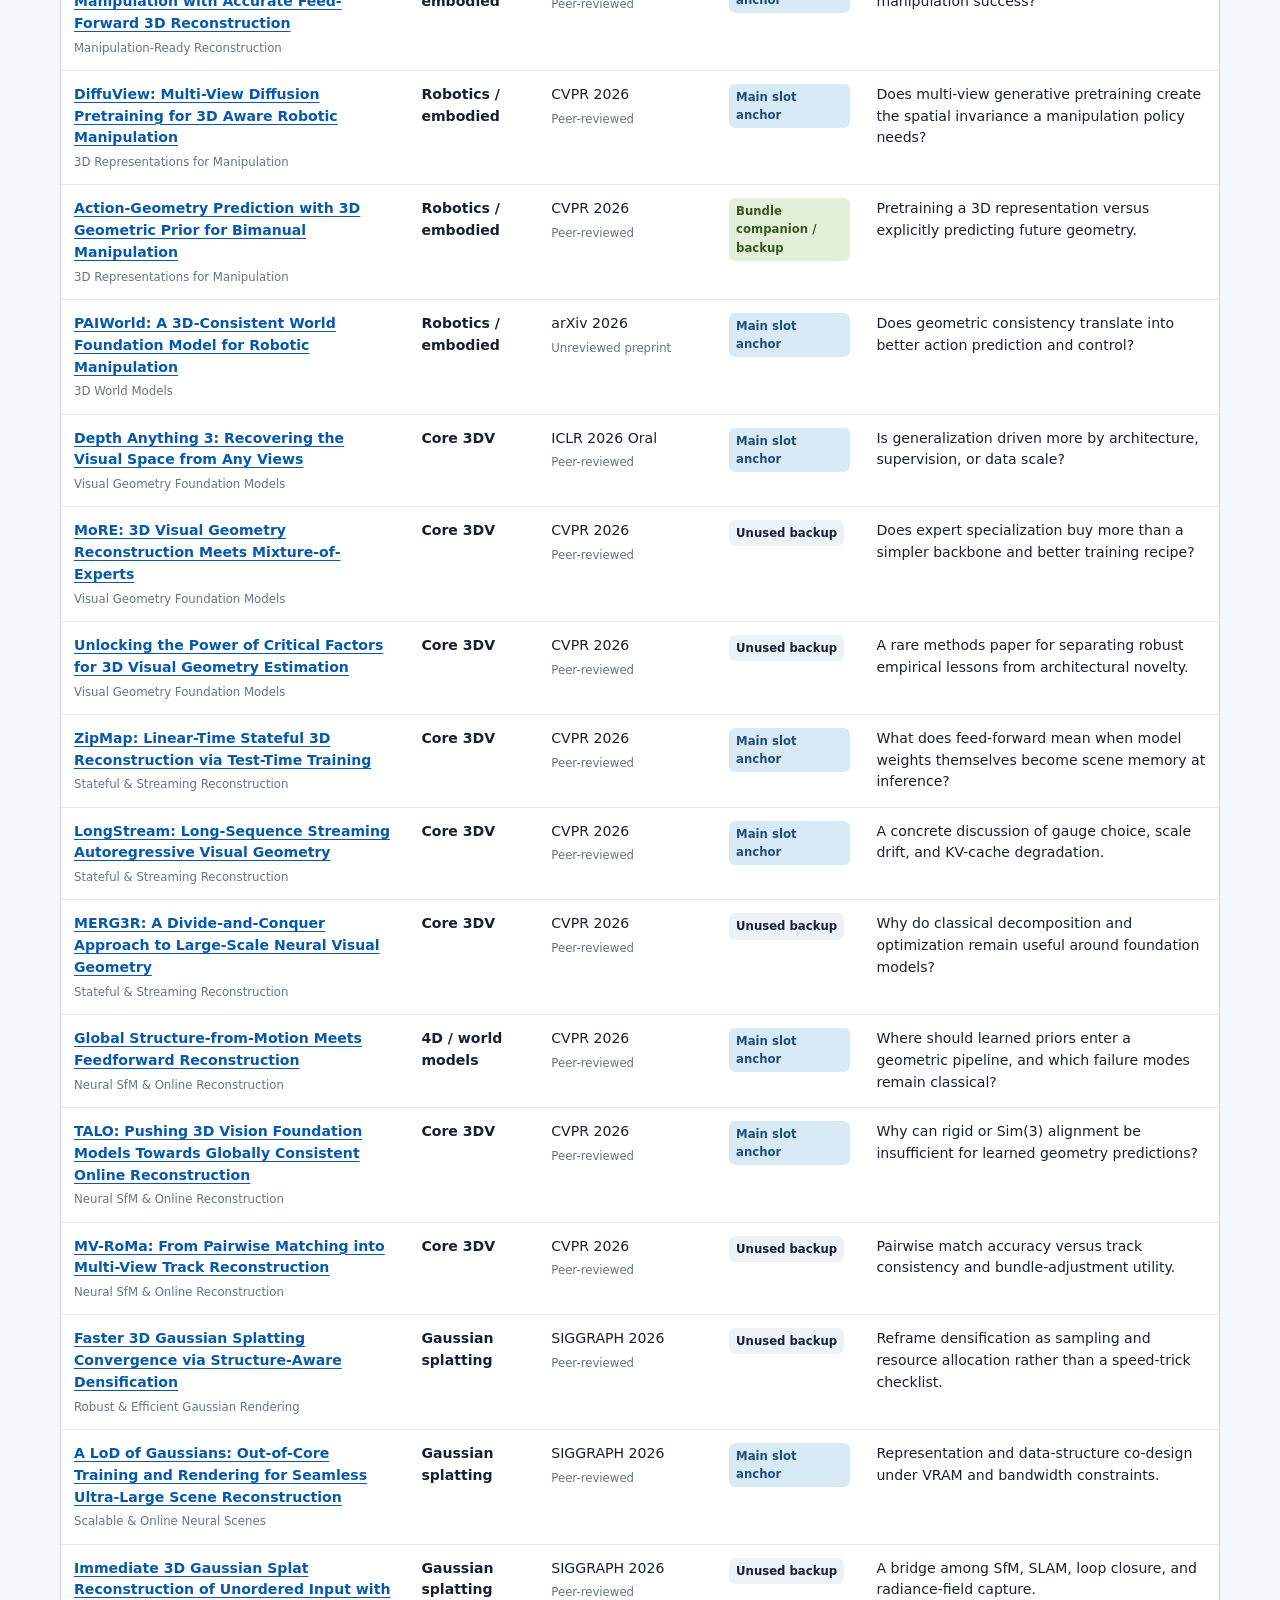
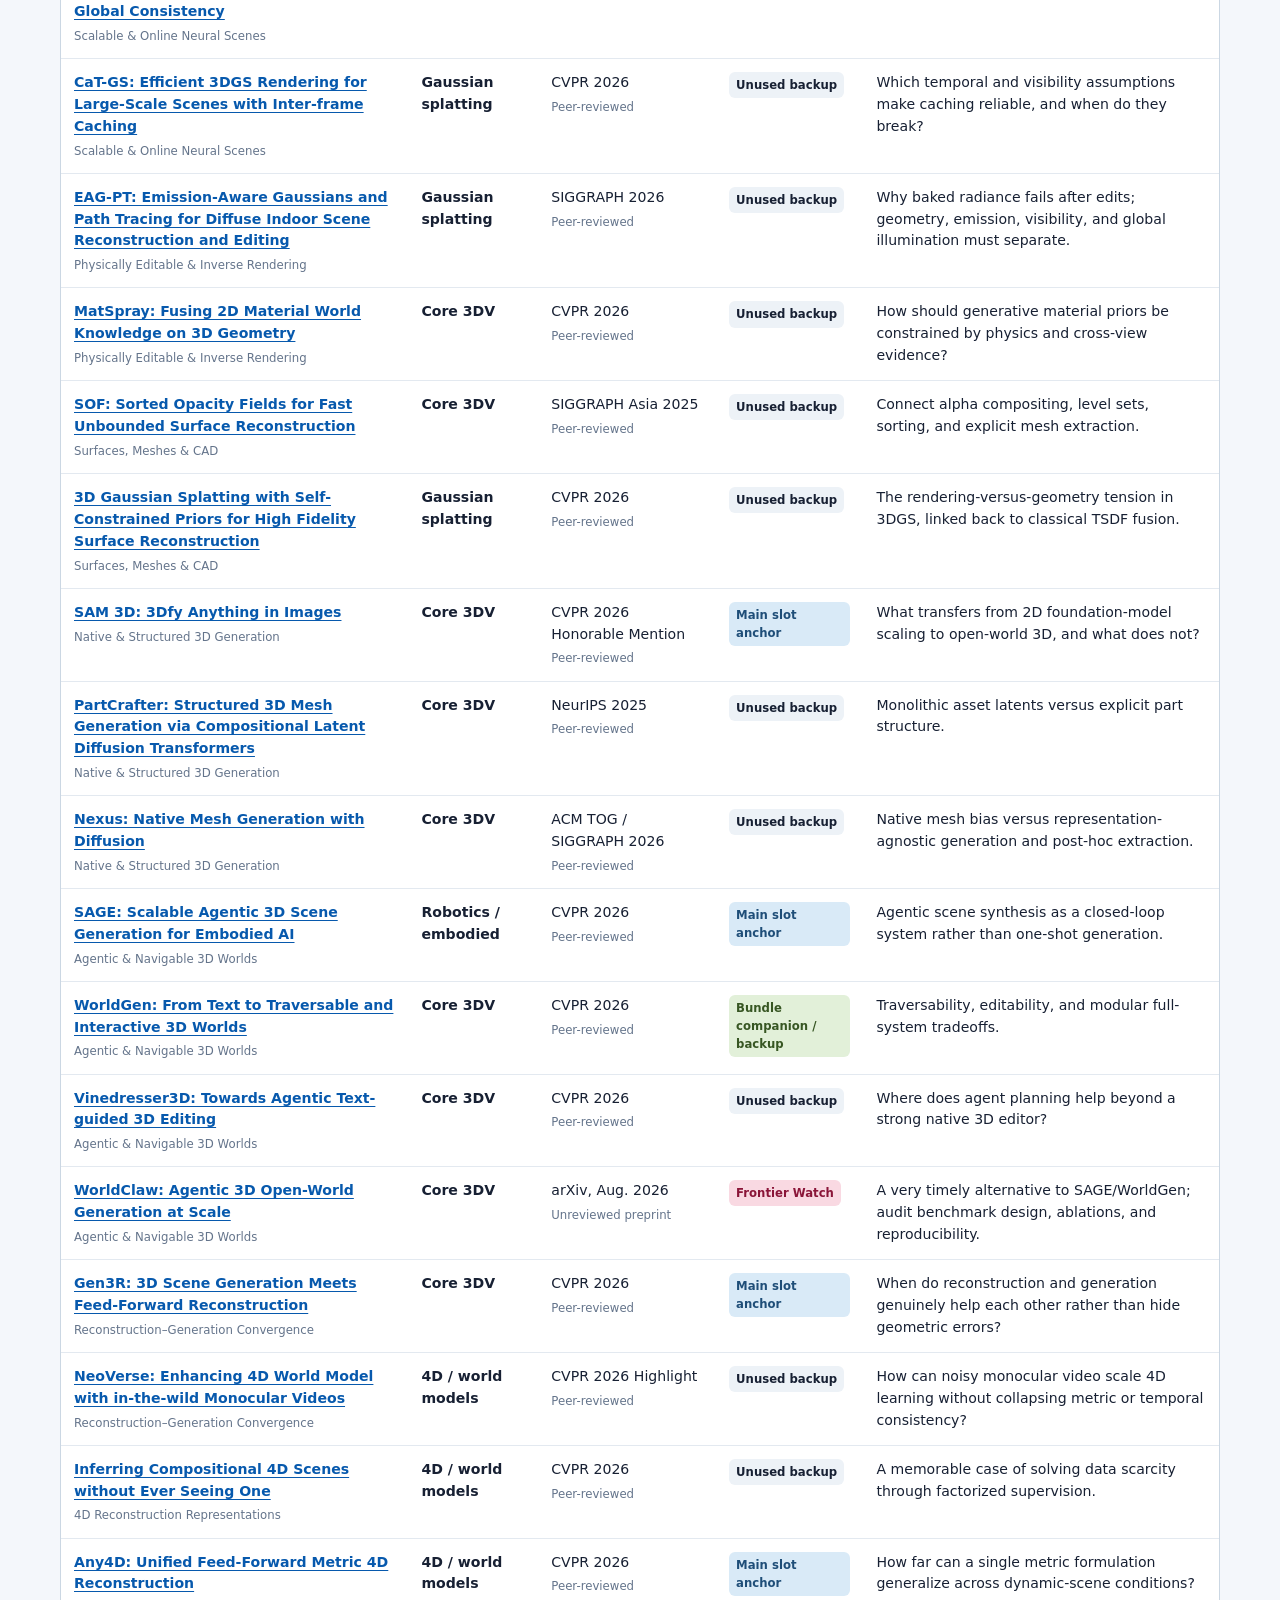
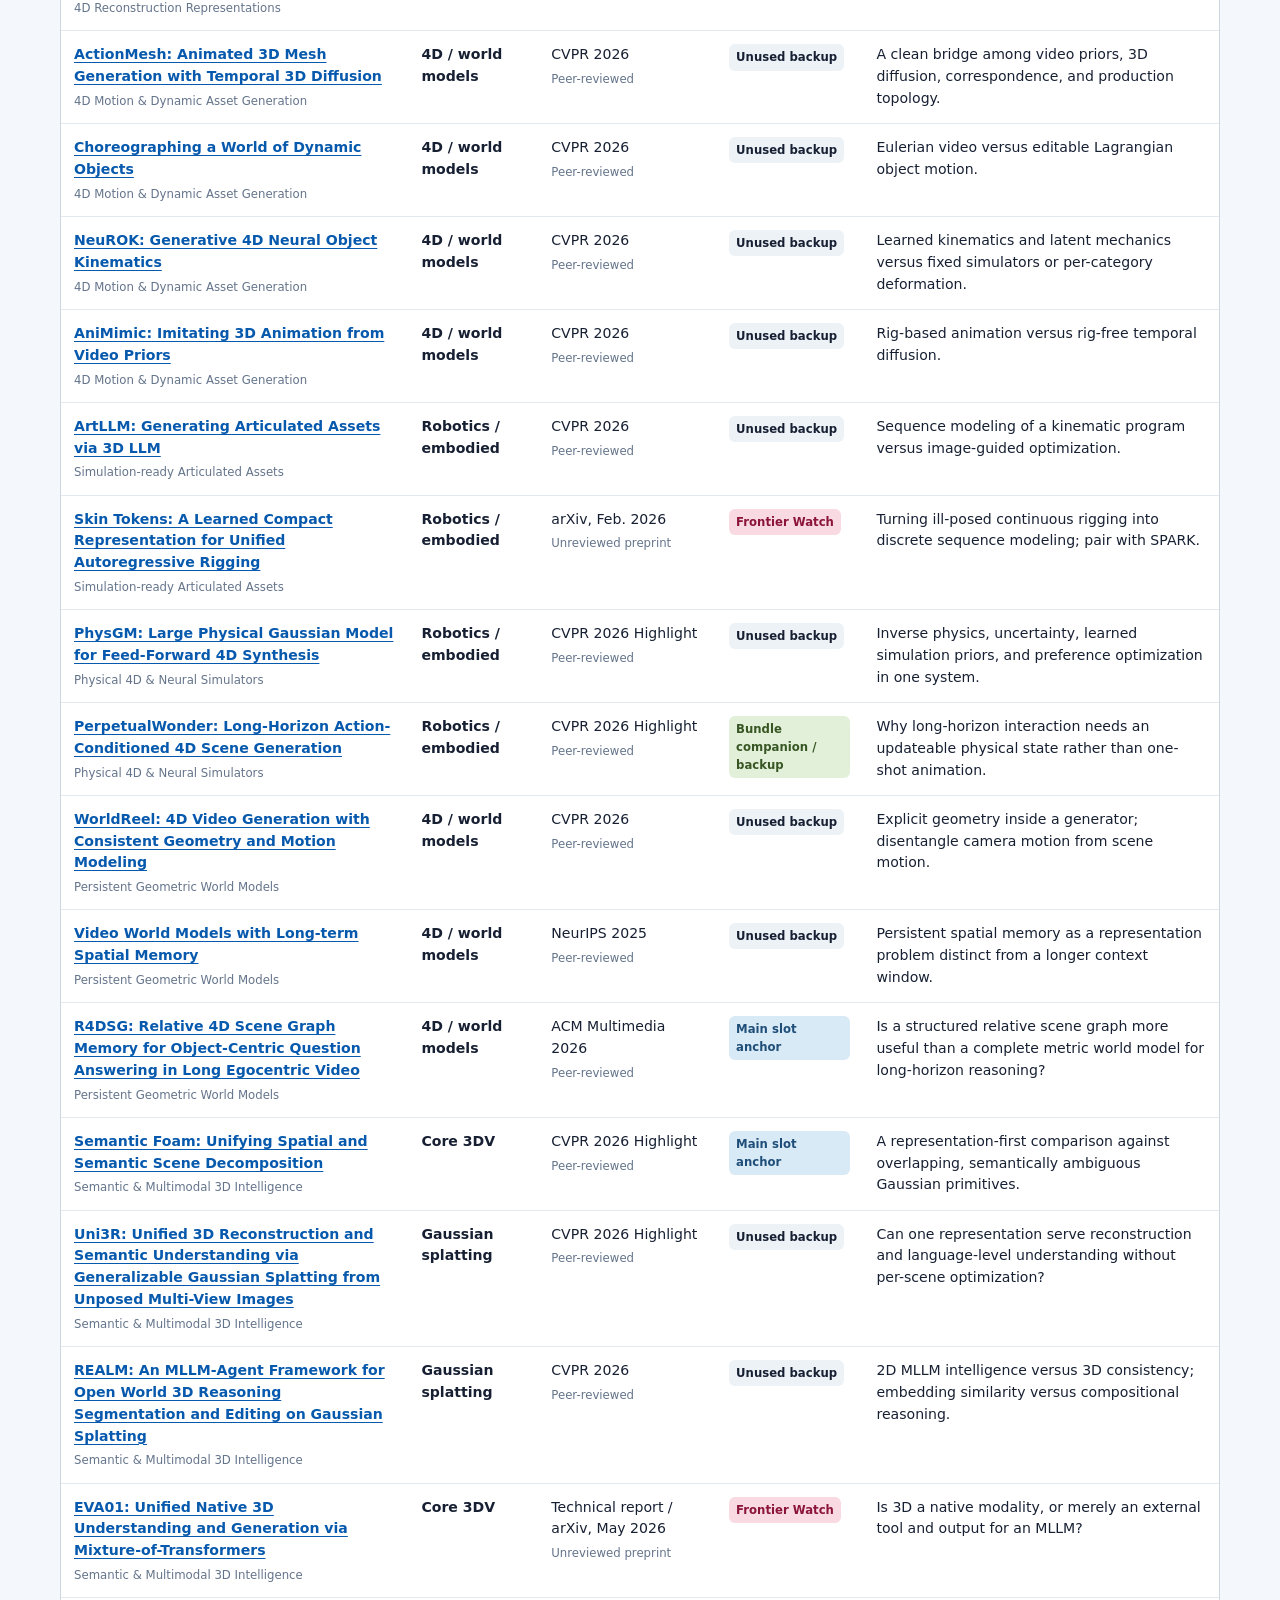
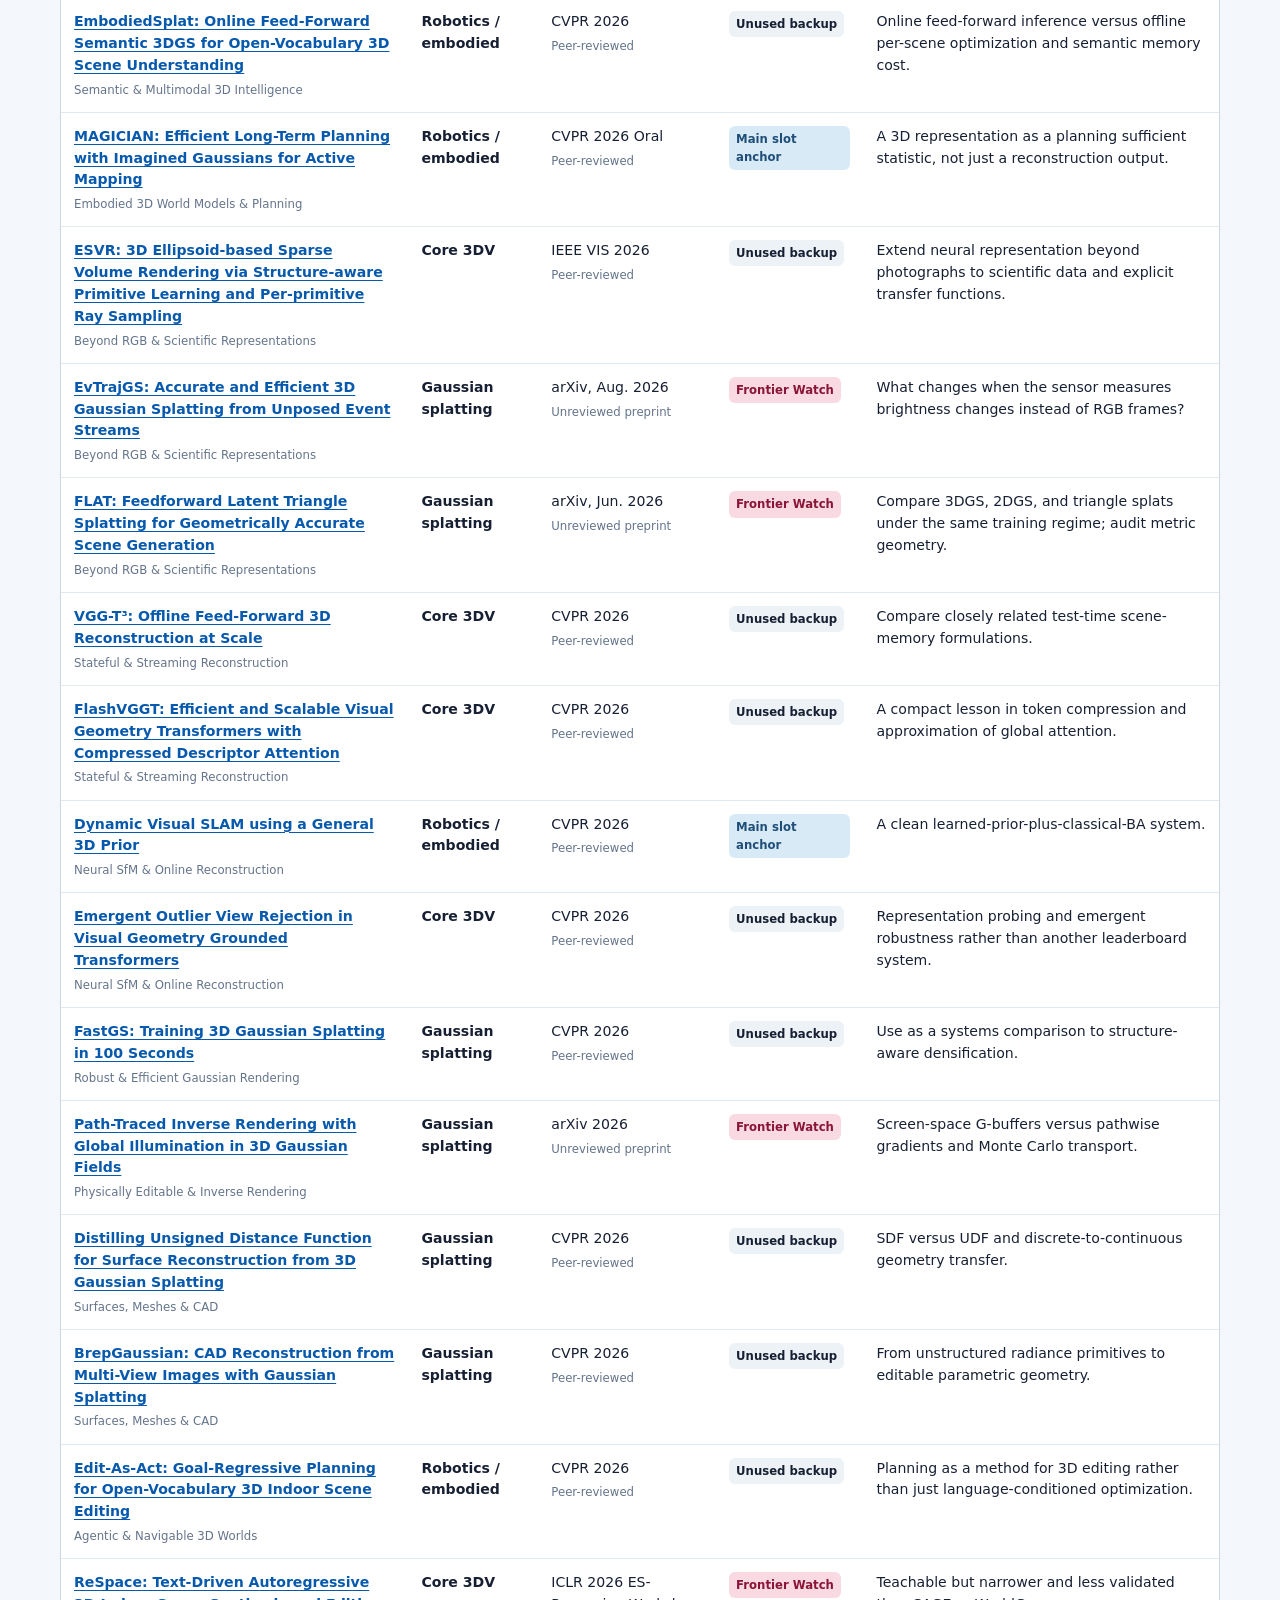
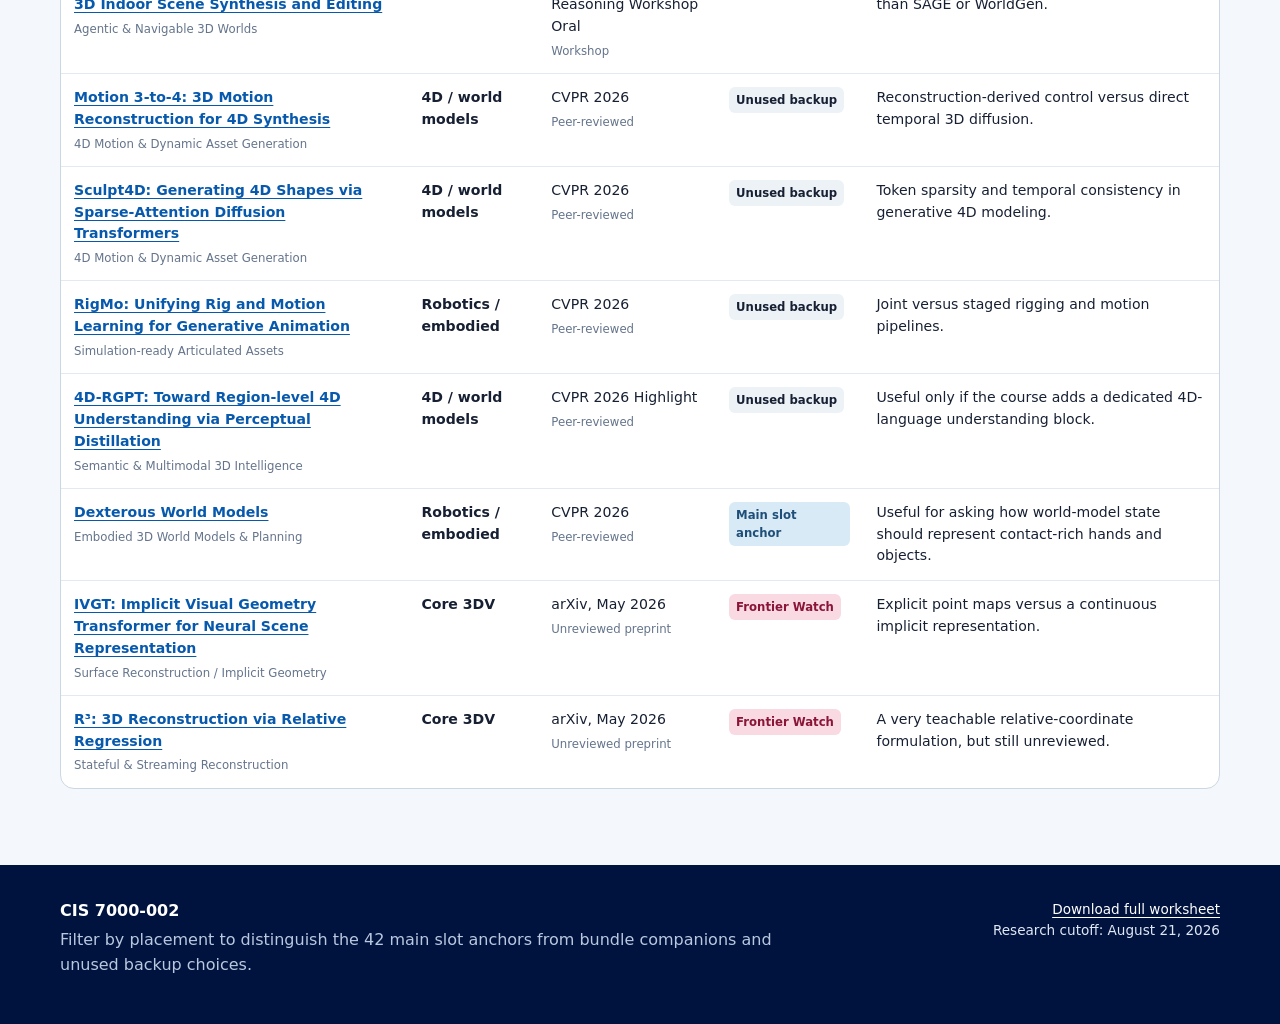
==== commit b810f523: "Update reading list, course info, TAs, and banner videos for Fall 2026 Rebuild the topics table from" ====
--- a/backup.html
+++ b/backup.html
@@ -3,7 +3,7 @@
 <head>
   <meta charset="utf-8">
   <meta name="viewport" content="width=device-width, initial-scale=1">
-  <meta name="description" content="Searchable 2026 candidate and backup paper pool for CIS 7000-005.">
+  <meta name="description" content="Searchable 2026 candidate and backup paper pool for CIS 7000-002.">
   <meta property="og:title" content="Backup Paper Pool — Neural Representation 2026">
   <meta property="og:description" content="124 individual papers retained for anchor swaps, bundle comparisons, and frontier monitoring.">
   <meta property="og:image" content="assets/og.png">
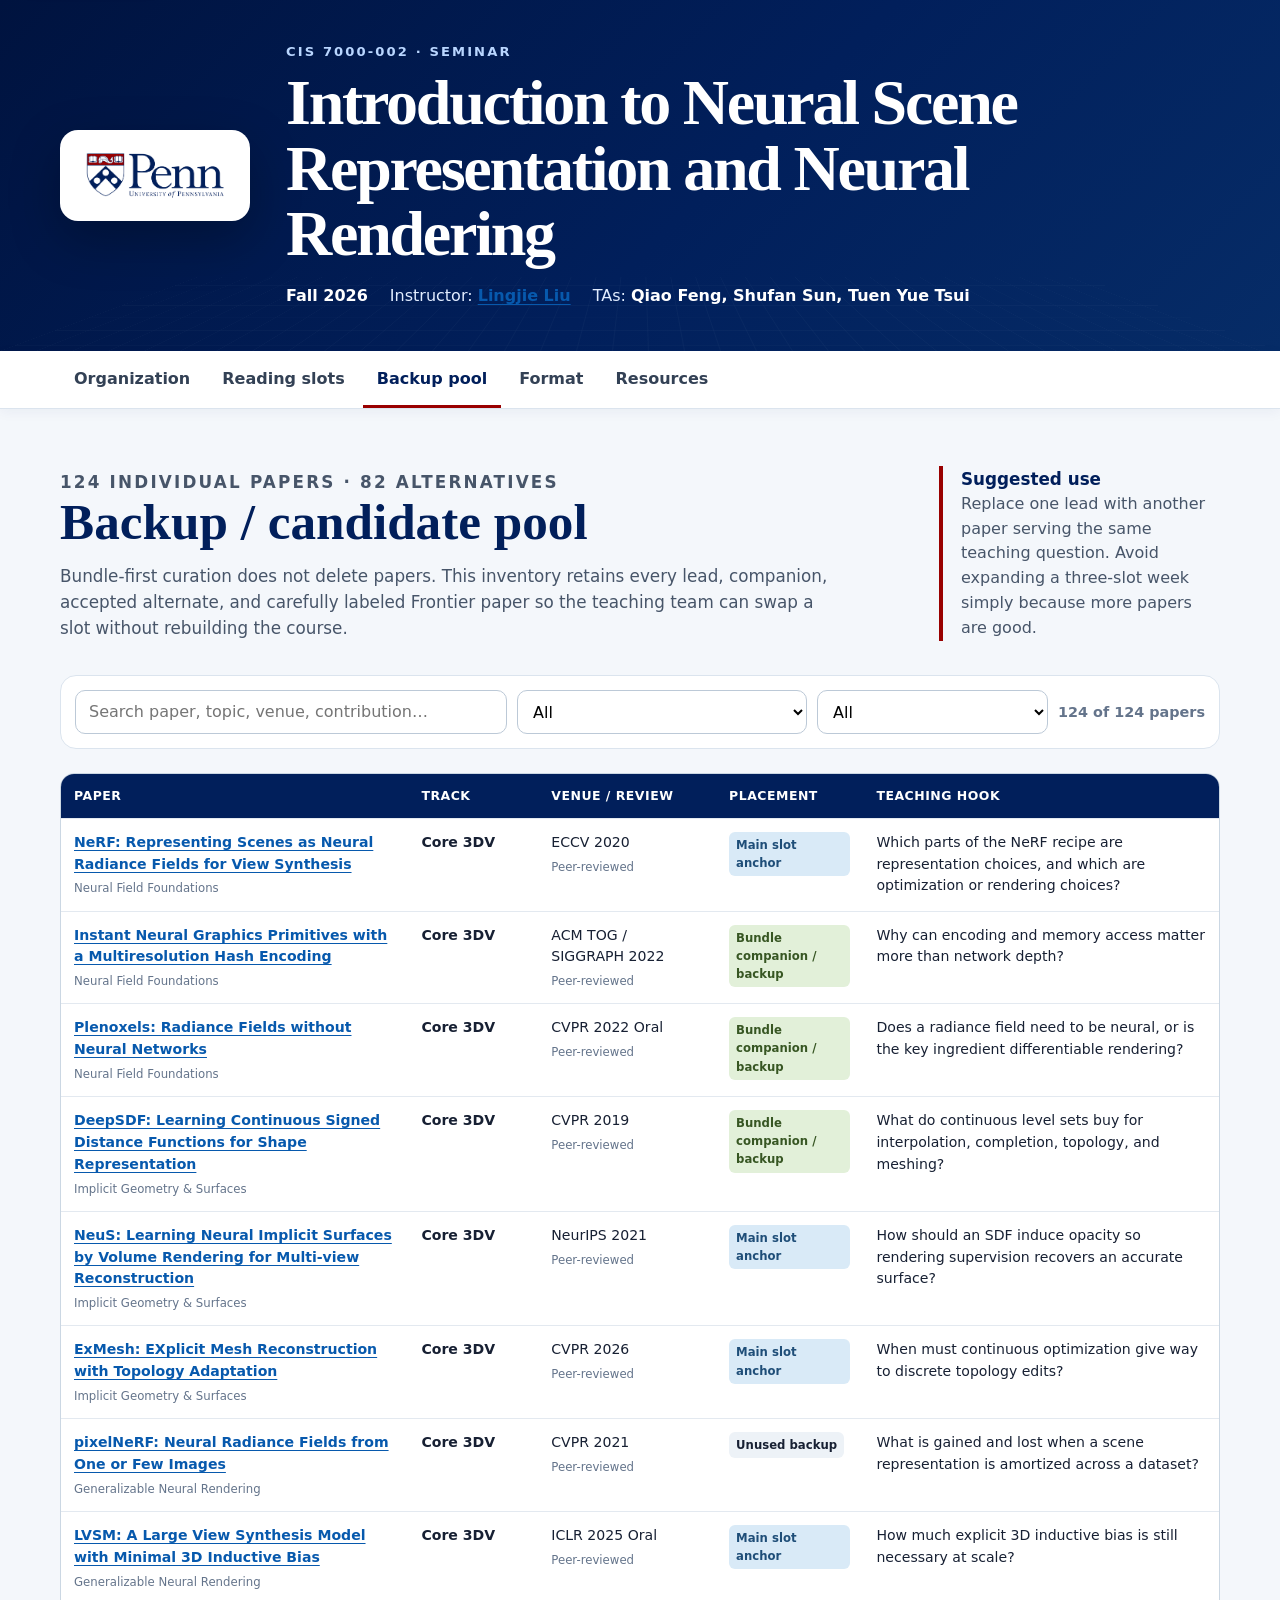
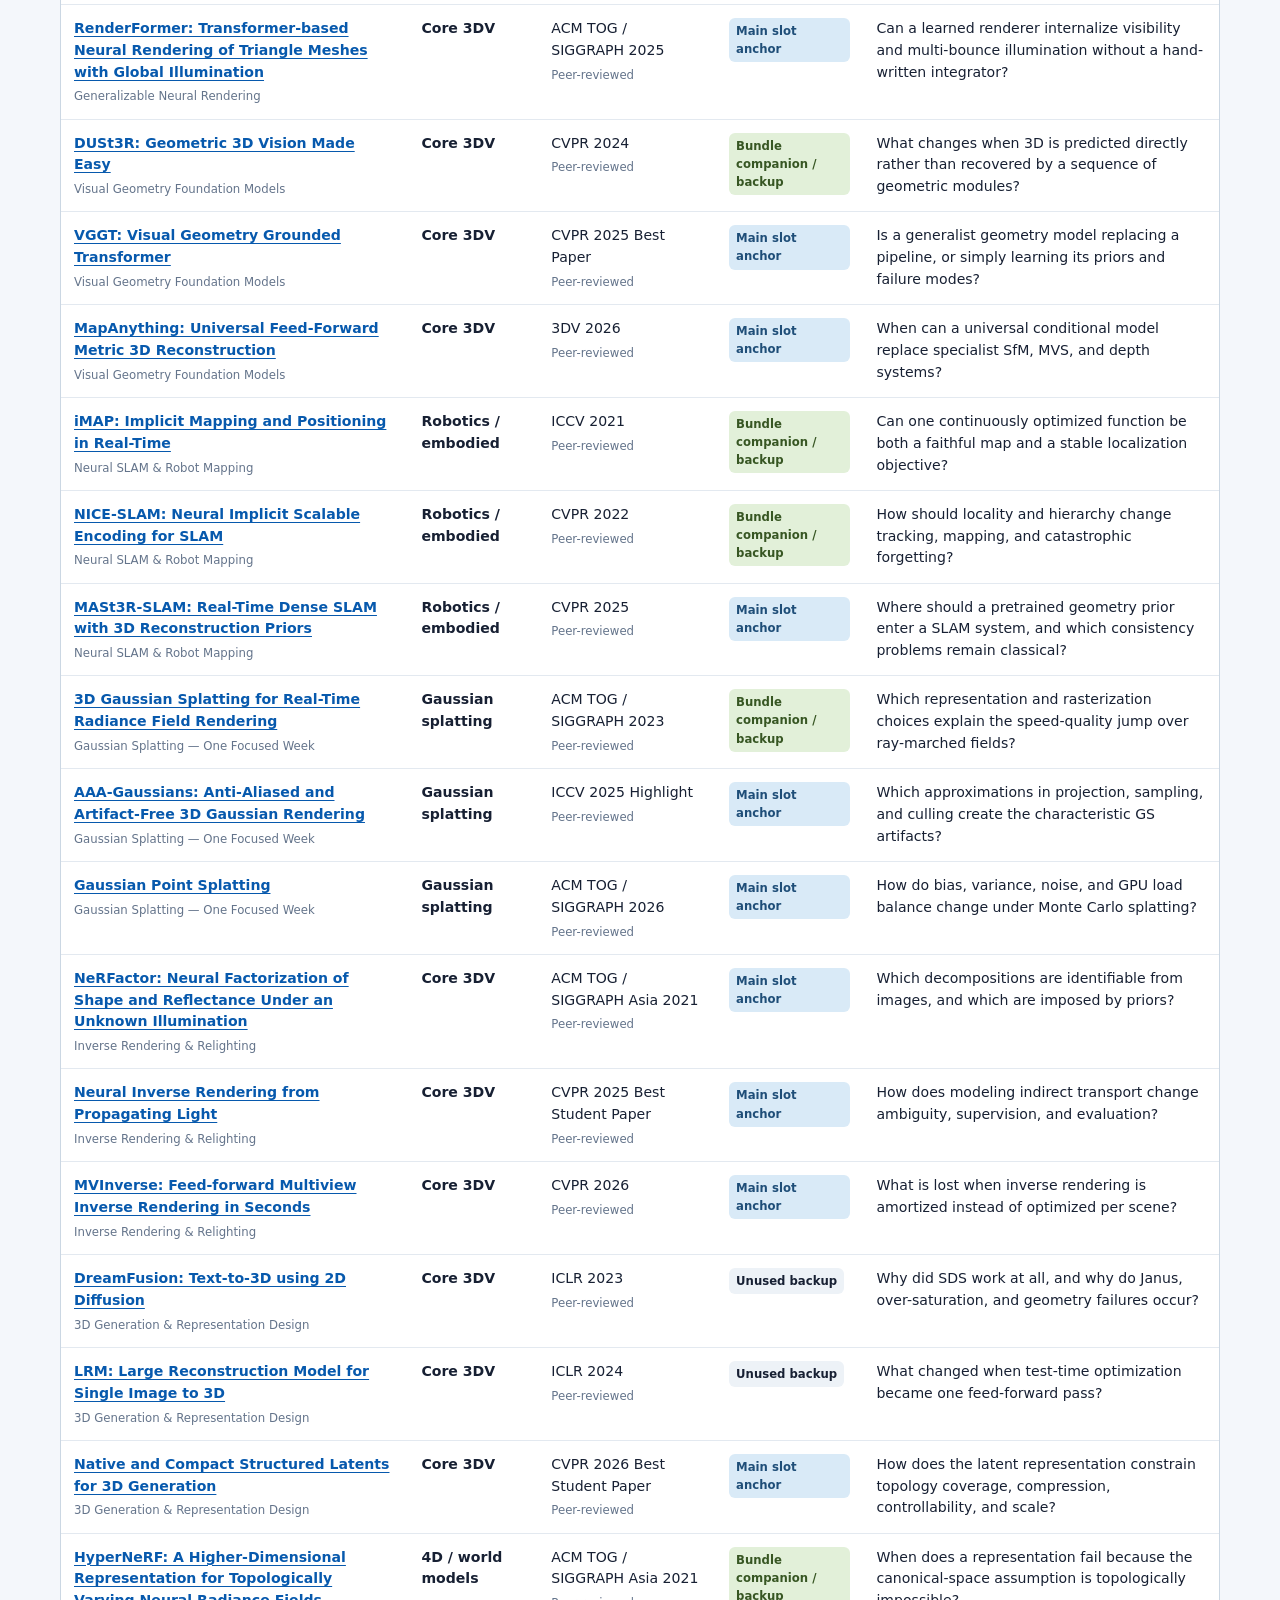
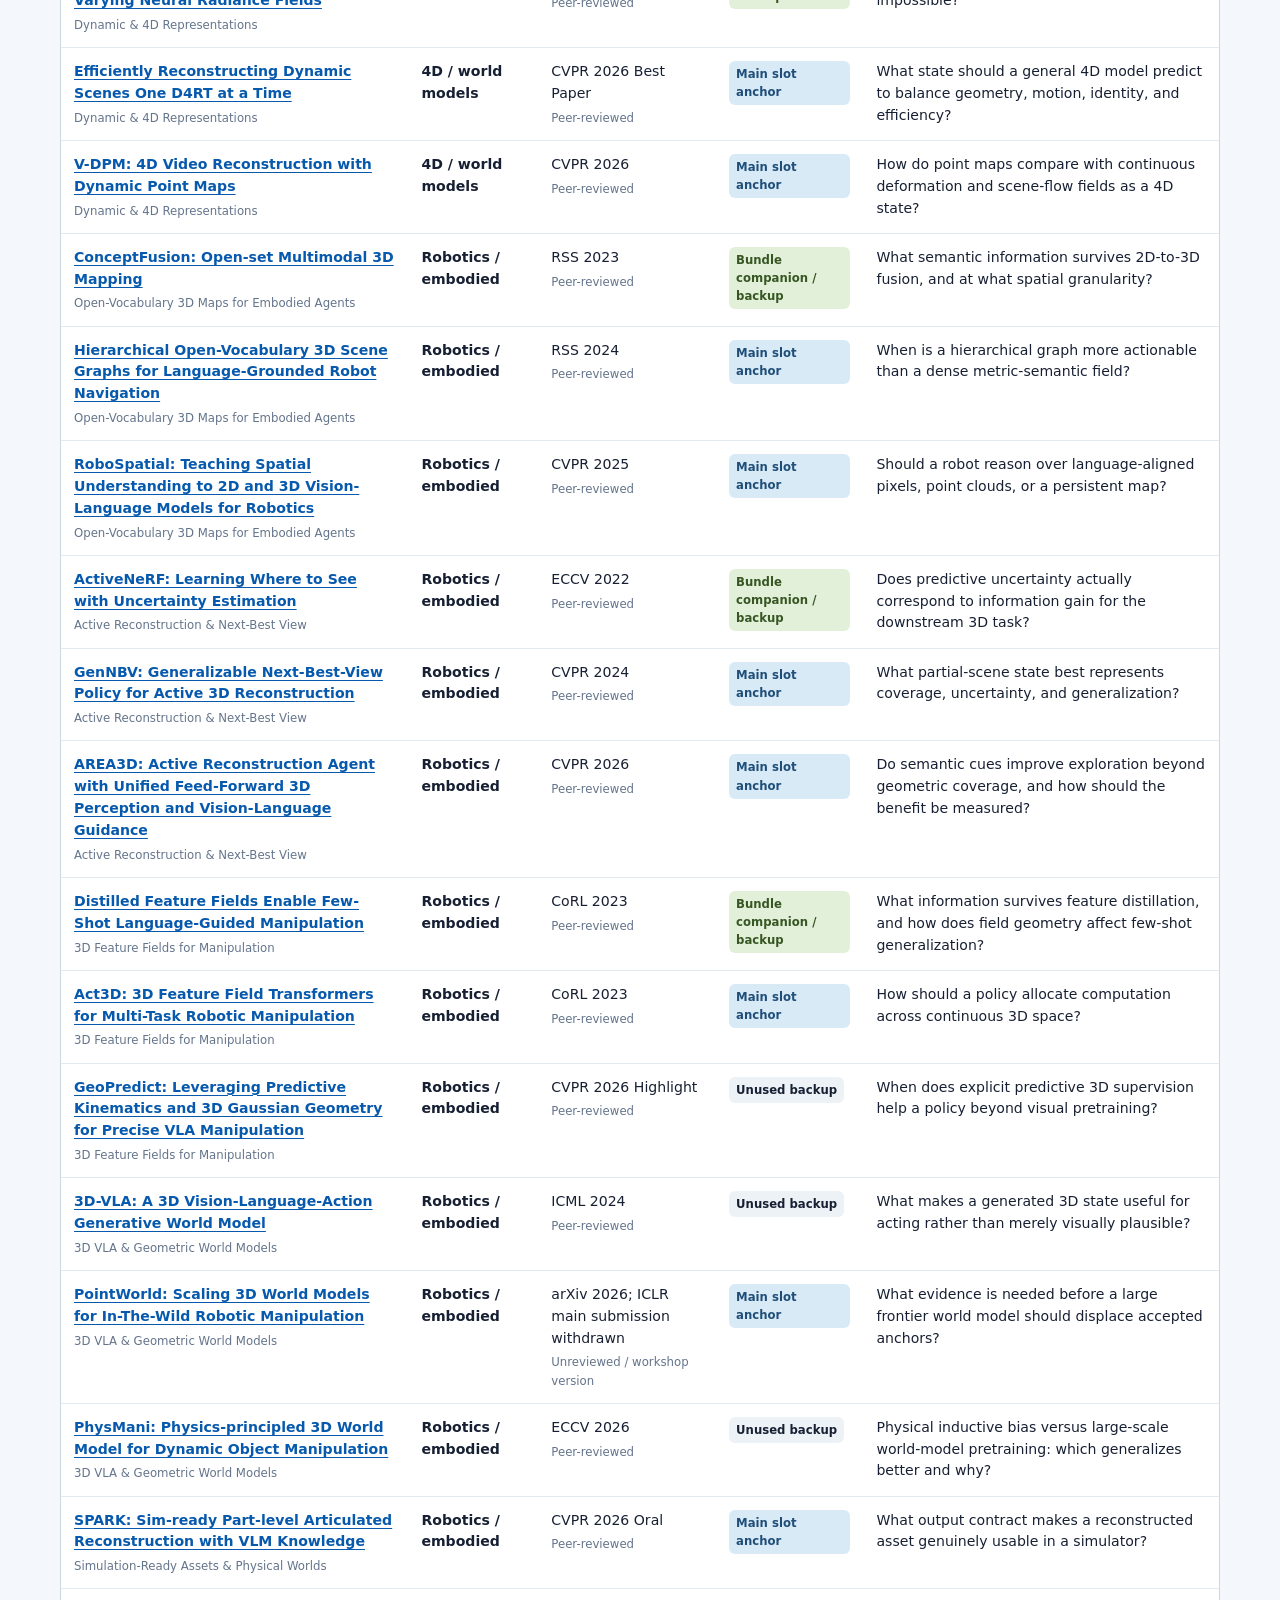
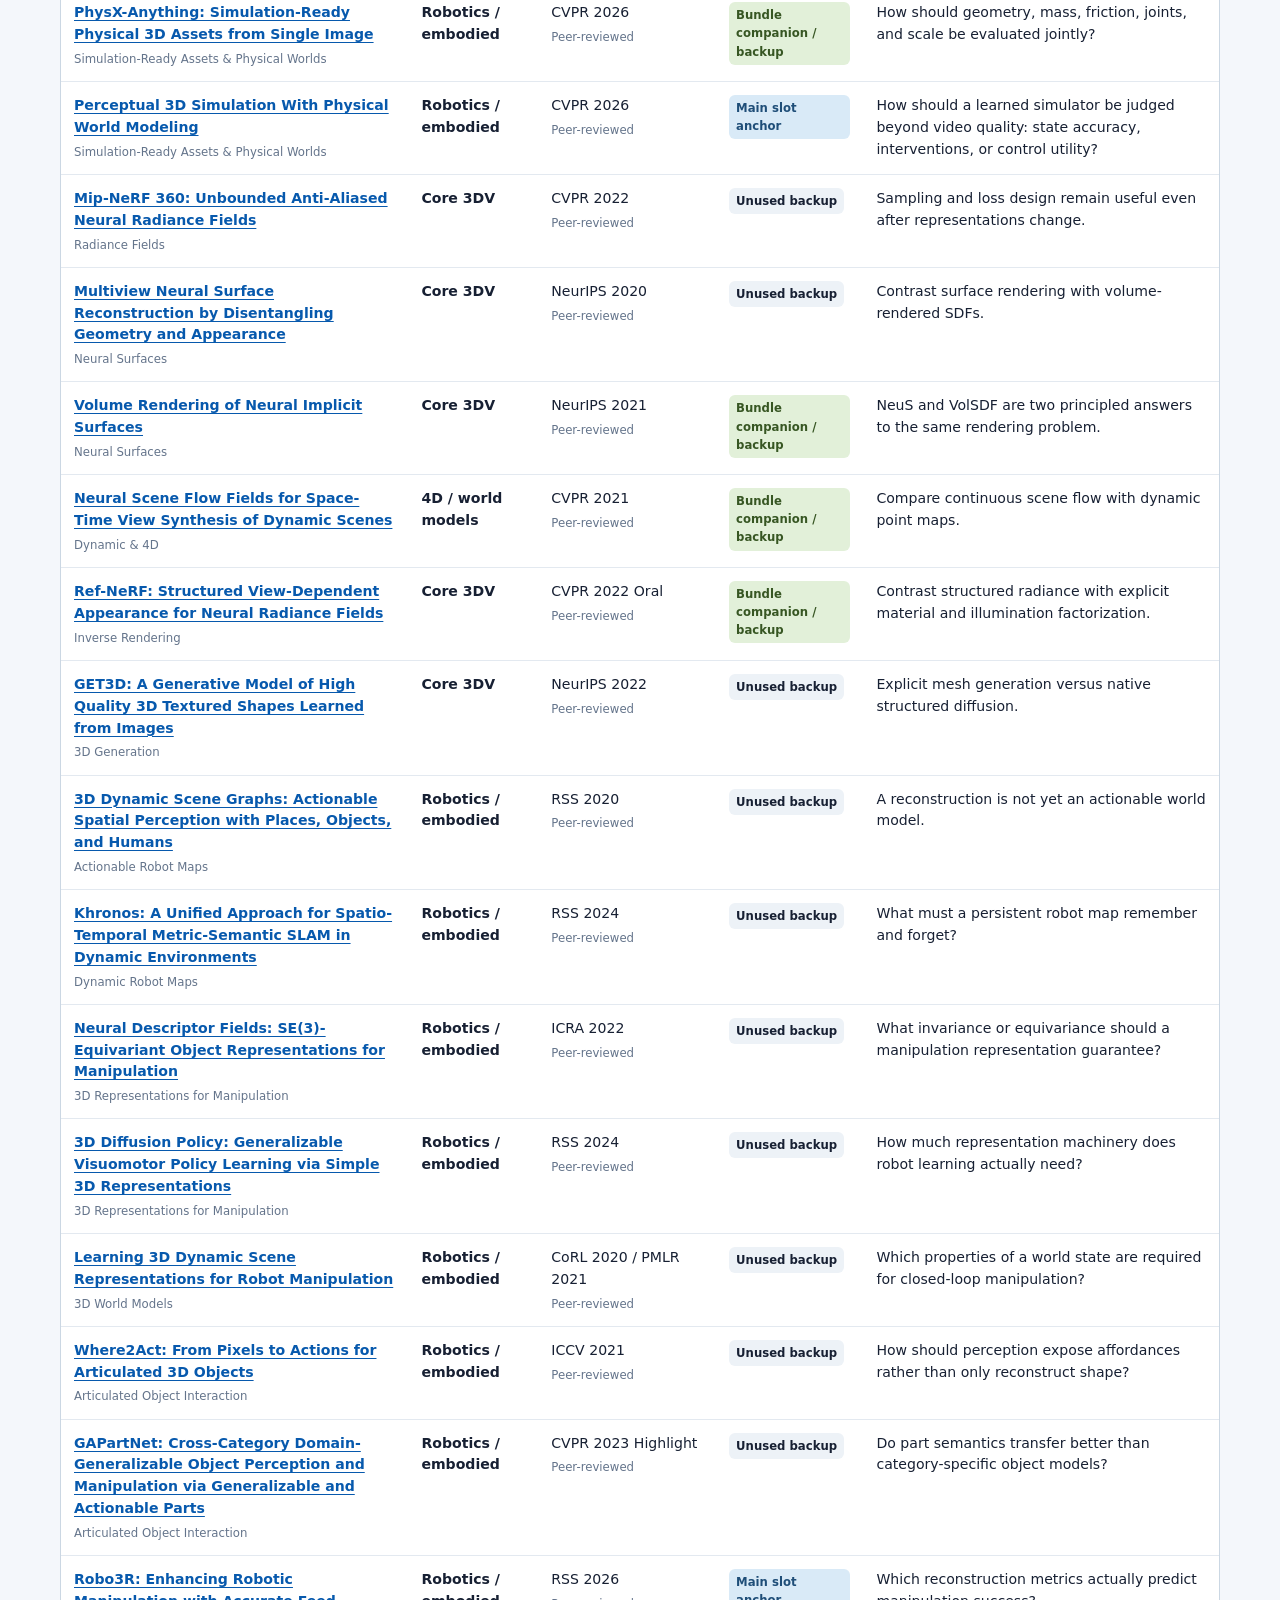
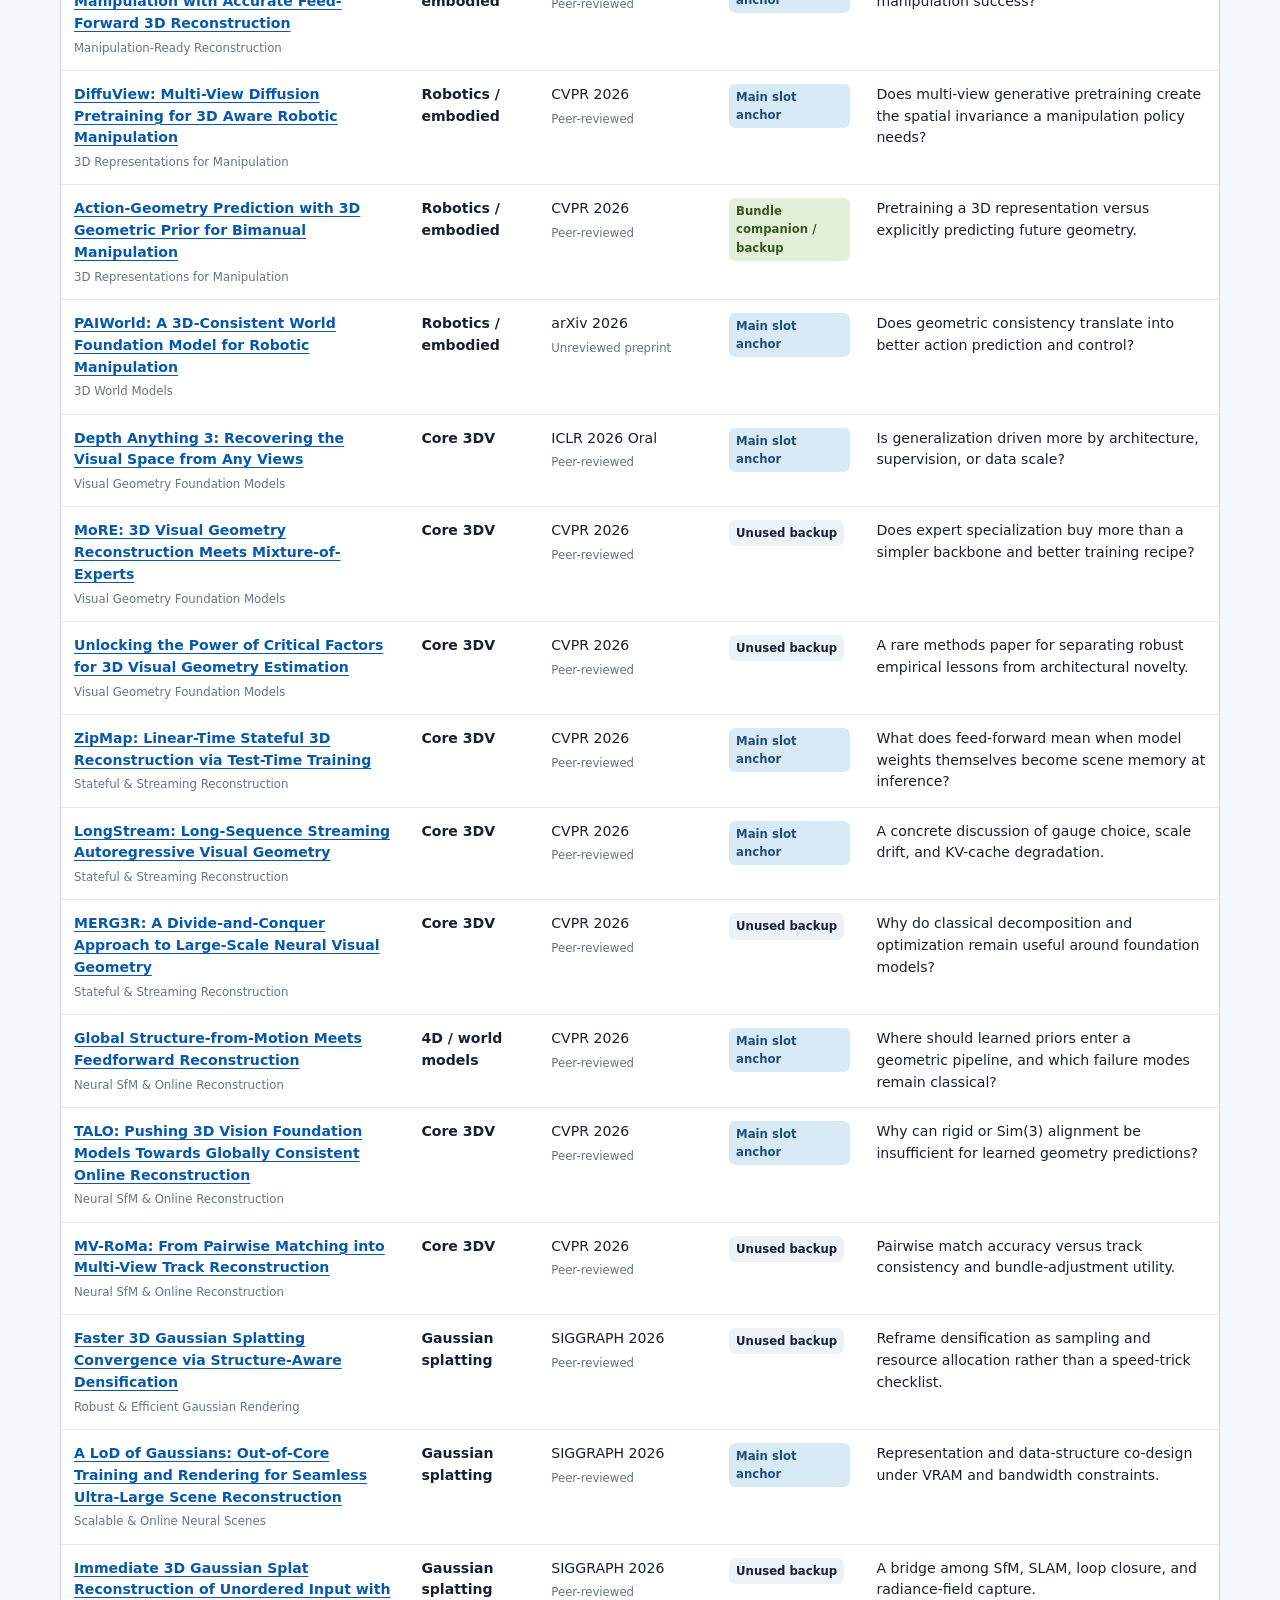
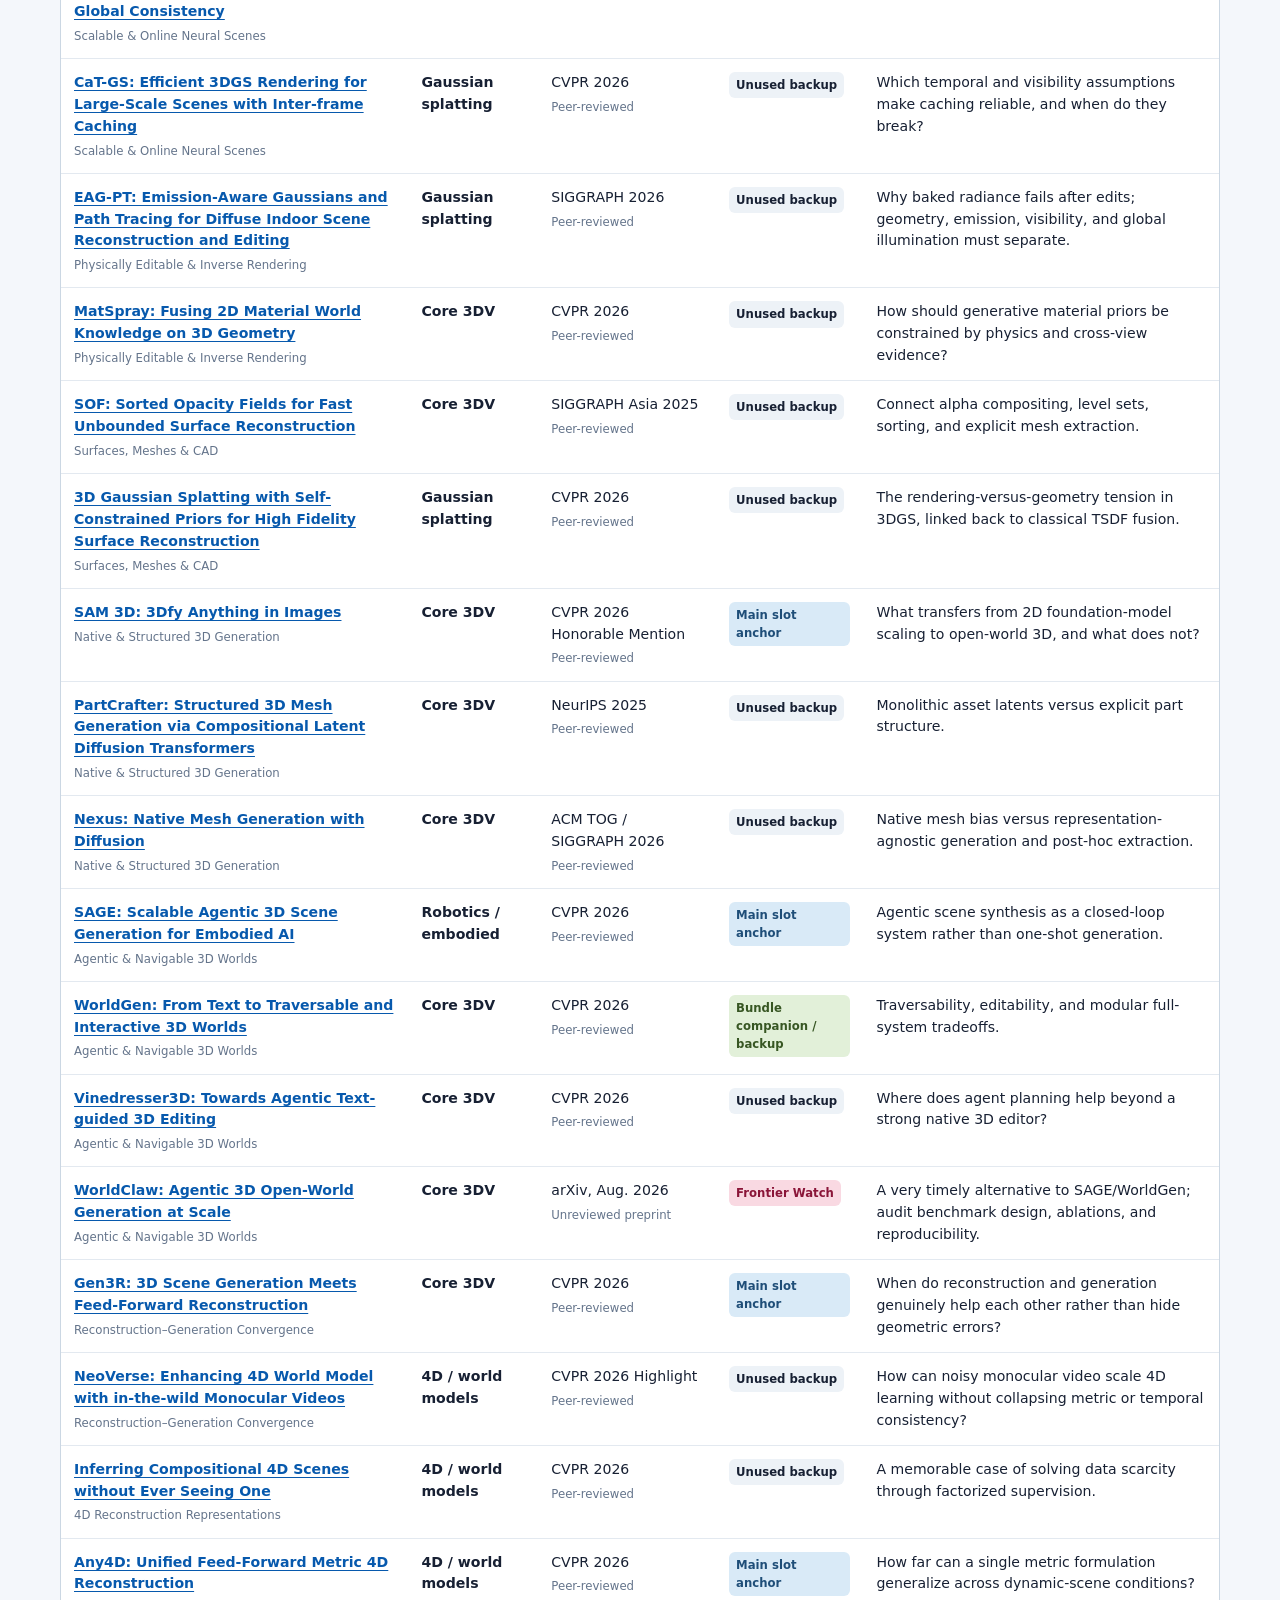
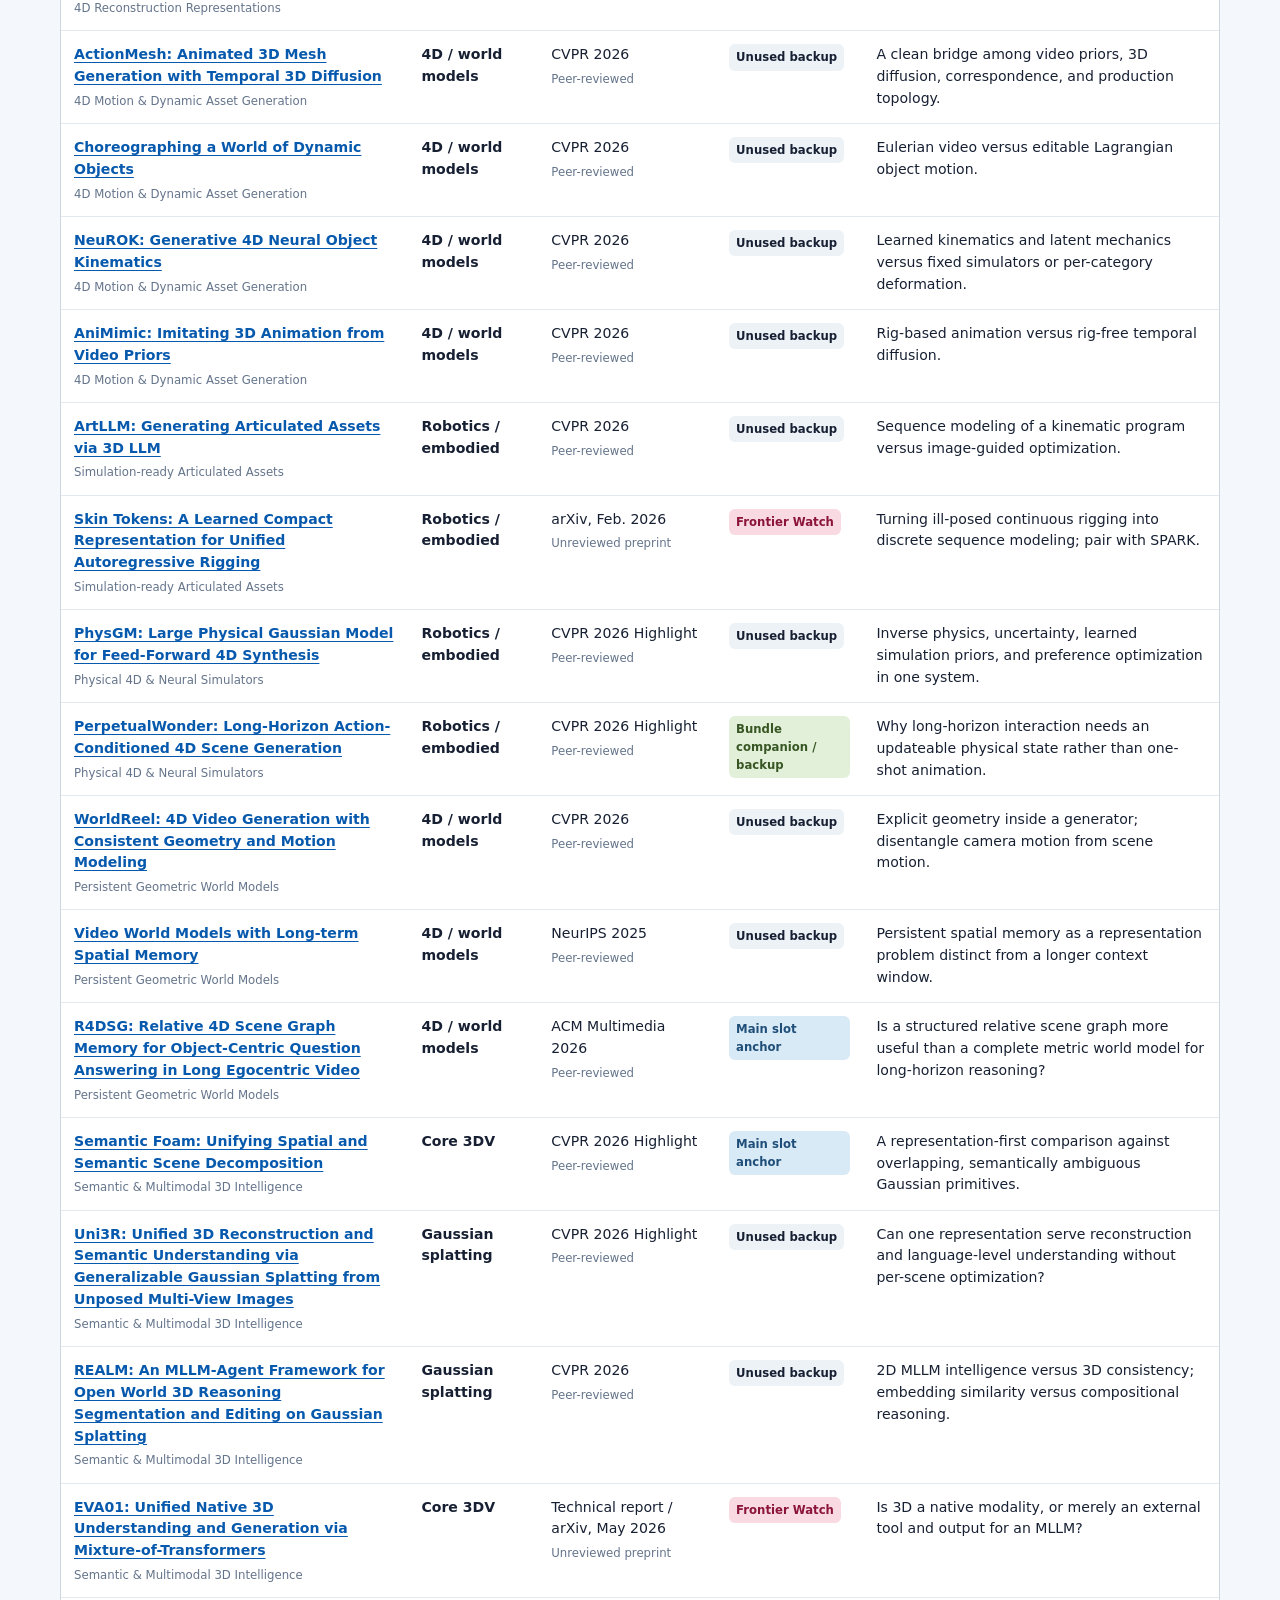
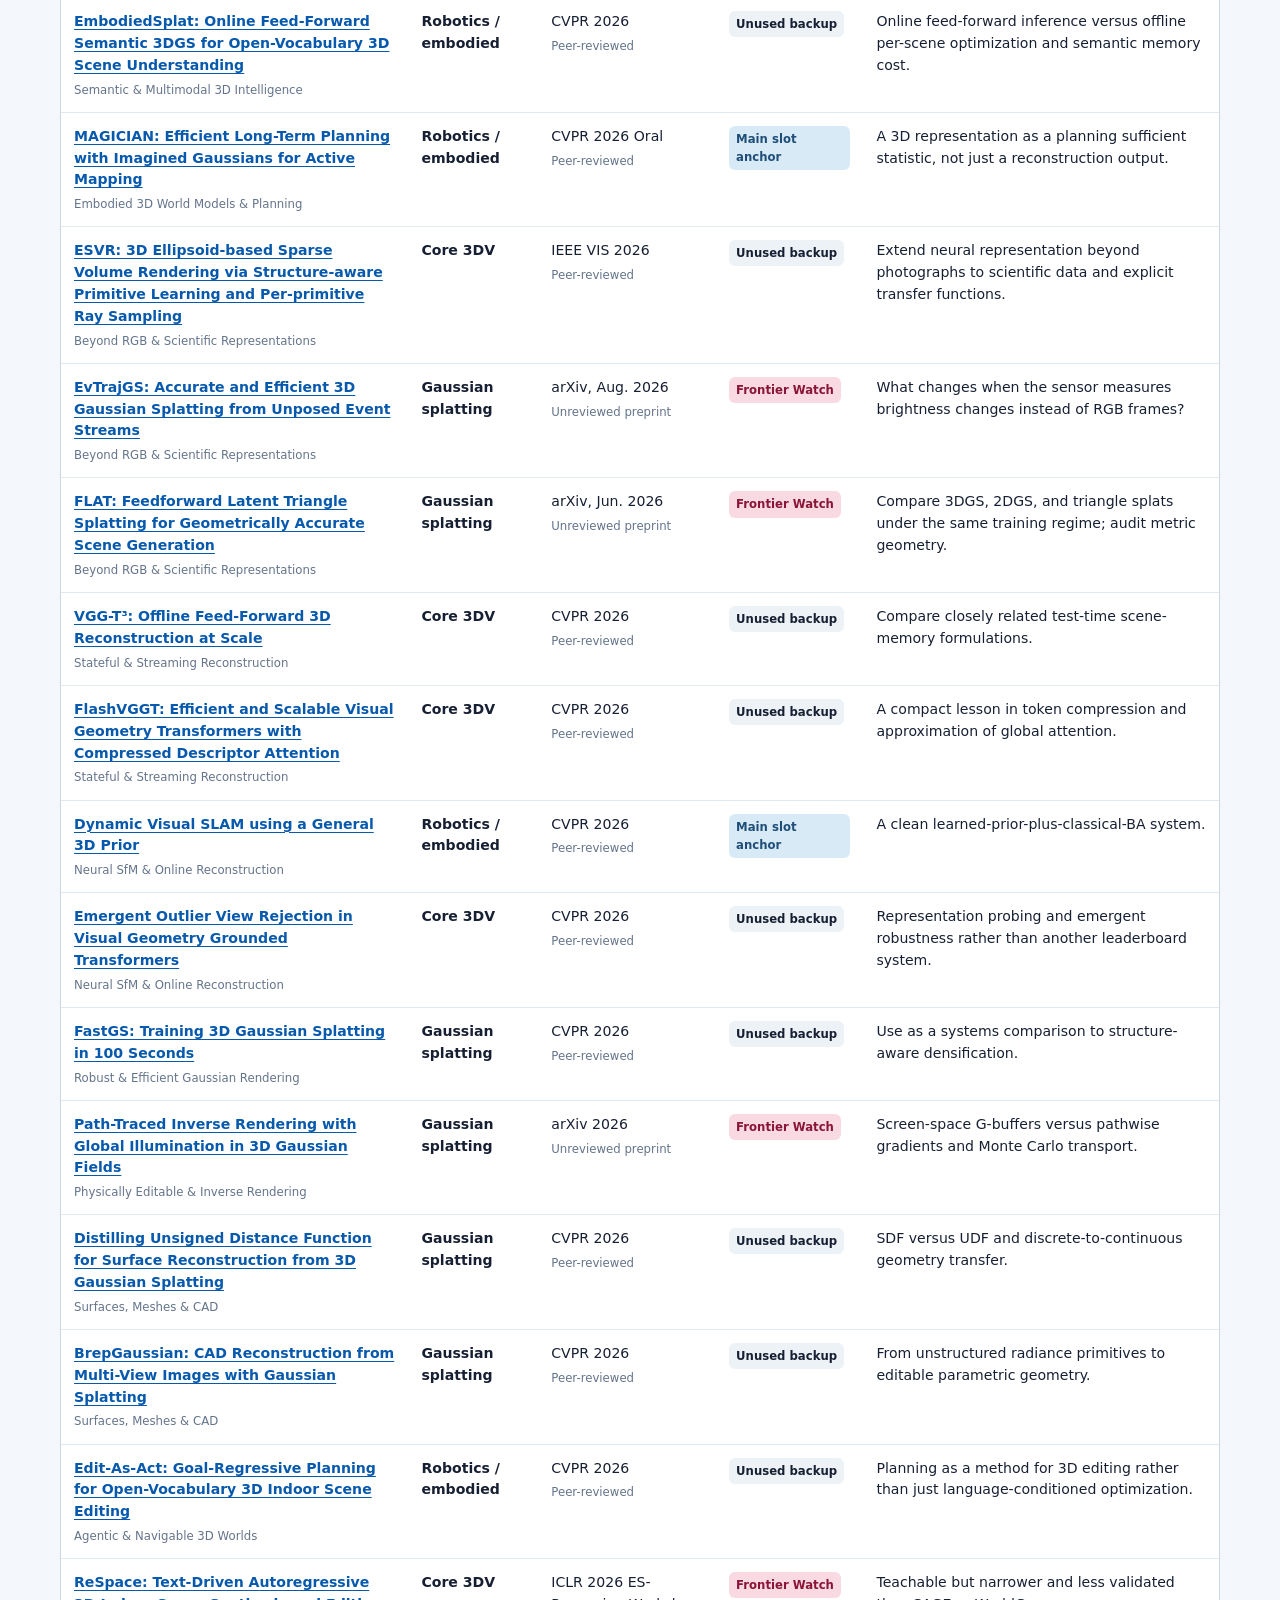
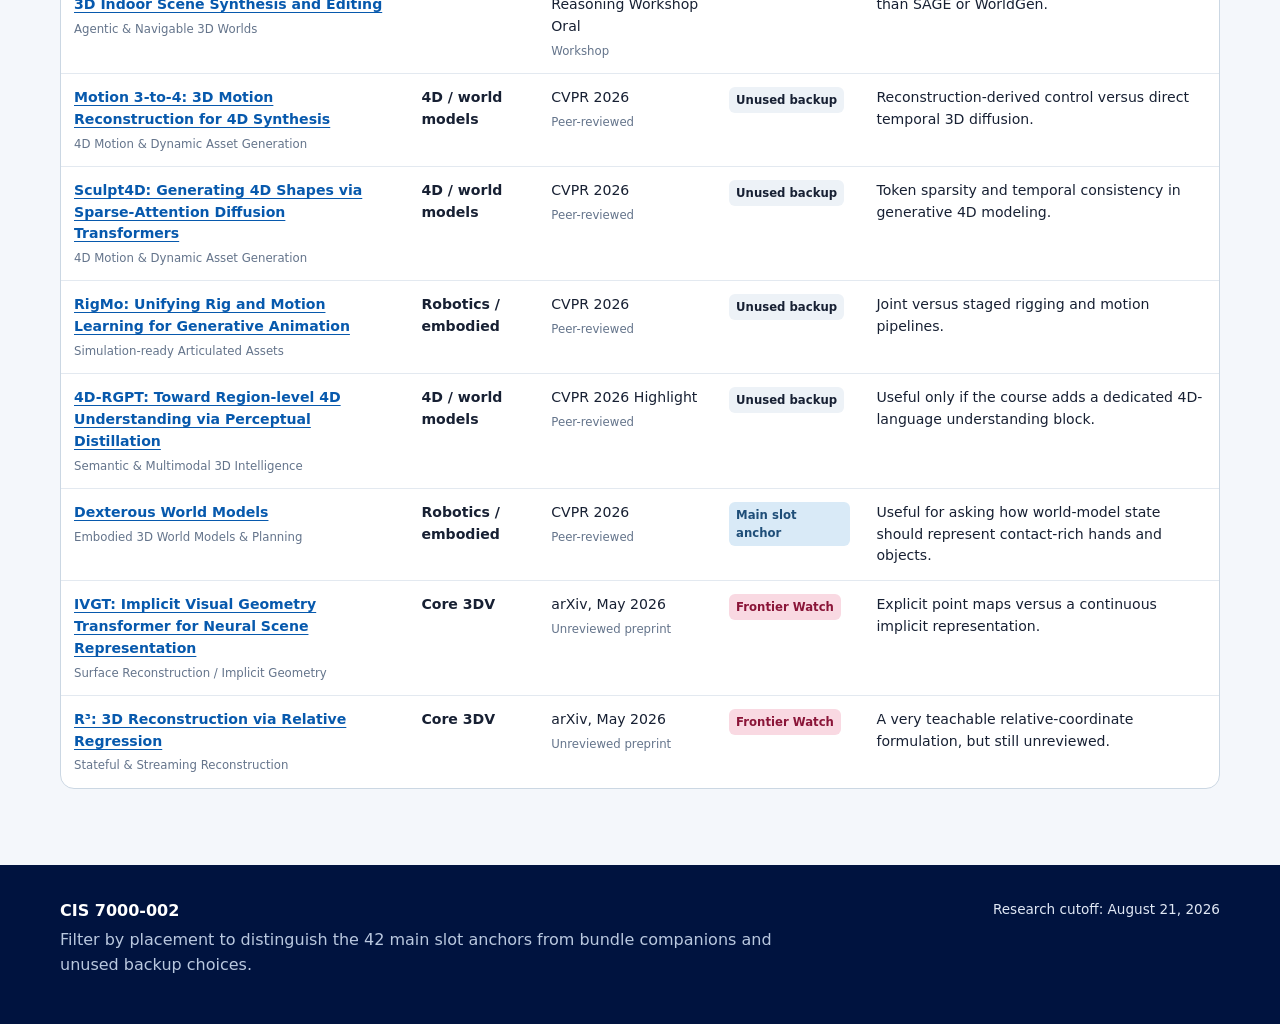
==== commit ed4048cf: "Remove the superseded sign-up workbook files/CIS7000_2026_Paper_Signup.xlsx was the August draft, su" ====
--- a/backup.html
+++ b/backup.html
@@ -43,6 +43,6 @@
     </div>
   </main>
 
-  <footer class="site-footer"><div class="site-shell"><div><strong data-course-code></strong><p>Filter by placement to distinguish the 42 main slot anchors from bundle companions and unused backup choices.</p></div><div class="footer-meta"><a href="files/CIS7000_2026_Paper_Signup.xlsx">Download full worksheet</a><br>Research cutoff: <span data-research-cutoff></span></div></div></footer>
+  <footer class="site-footer"><div class="site-shell"><div><strong data-course-code></strong><p>Filter by placement to distinguish the 42 main slot anchors from bundle companions and unused backup choices.</p></div><div class="footer-meta">Research cutoff: <span data-research-cutoff></span></div></div></footer>
 </body>
 </html>
